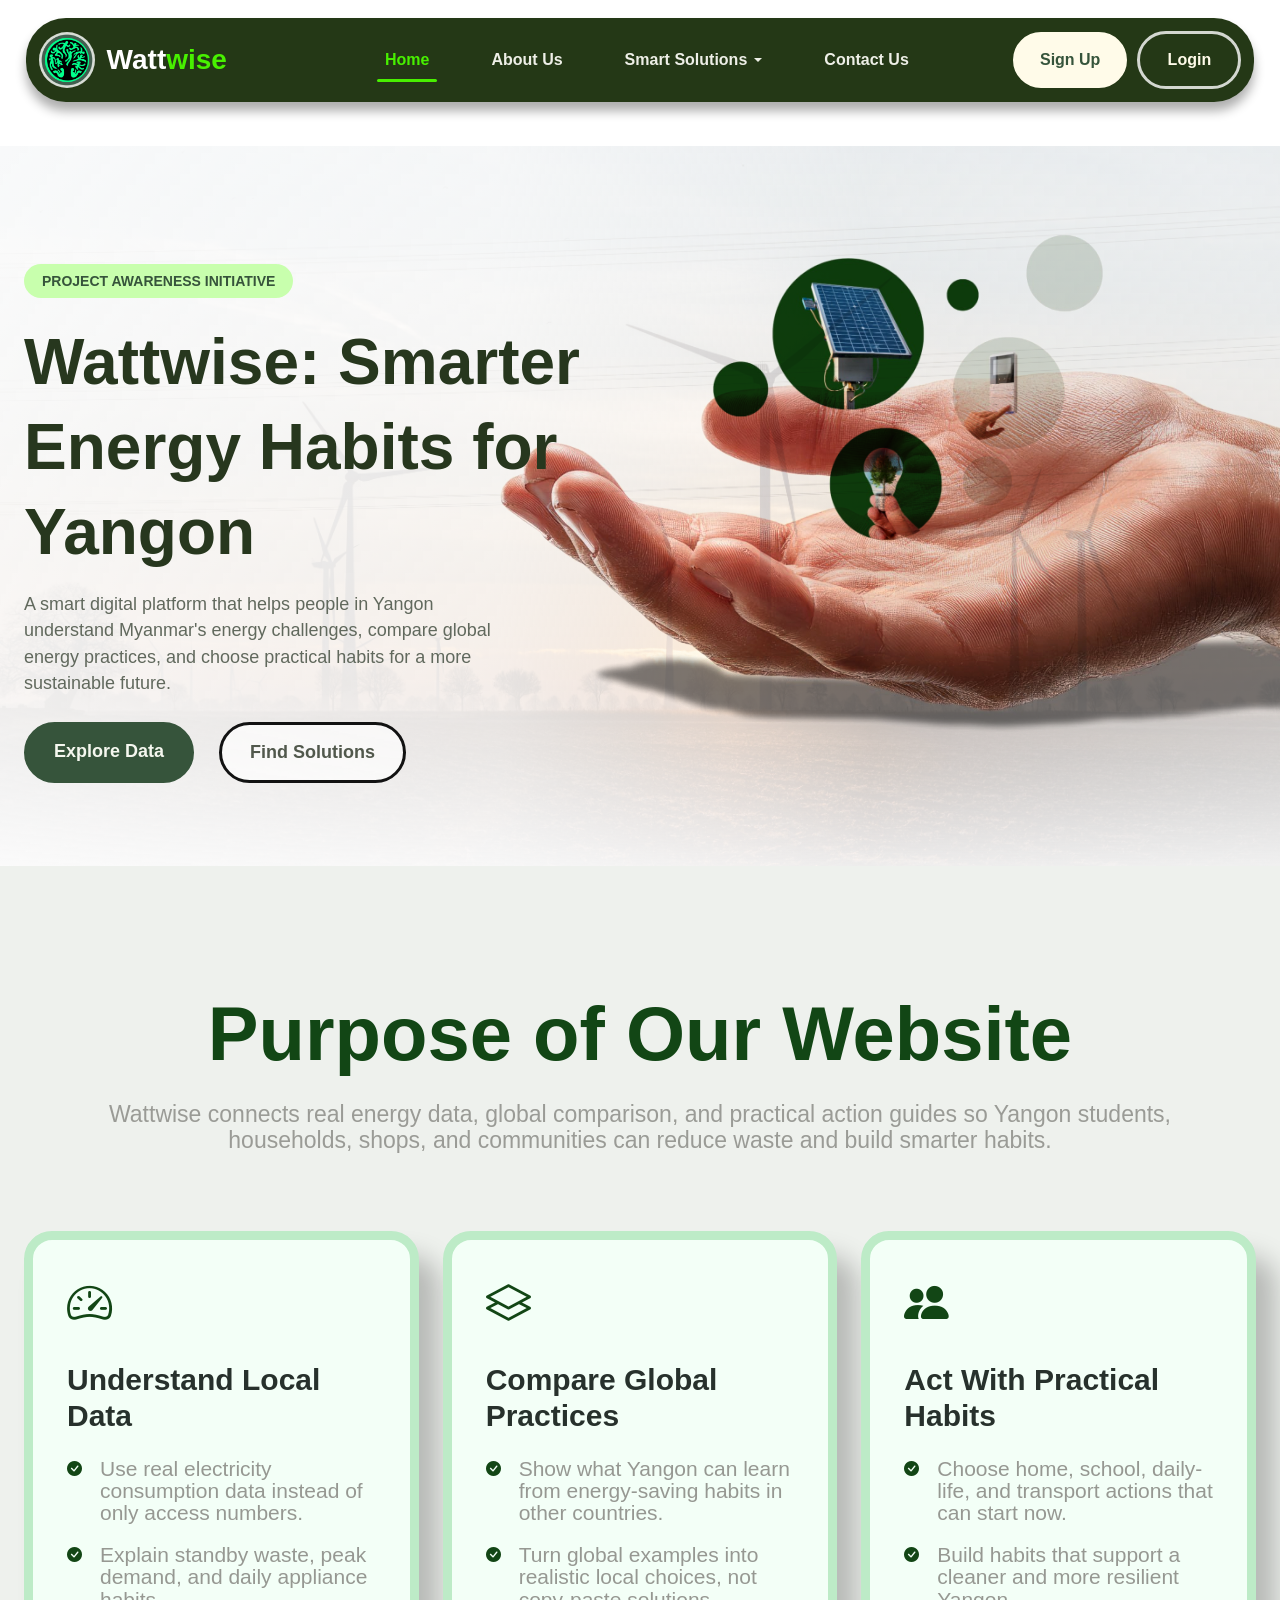
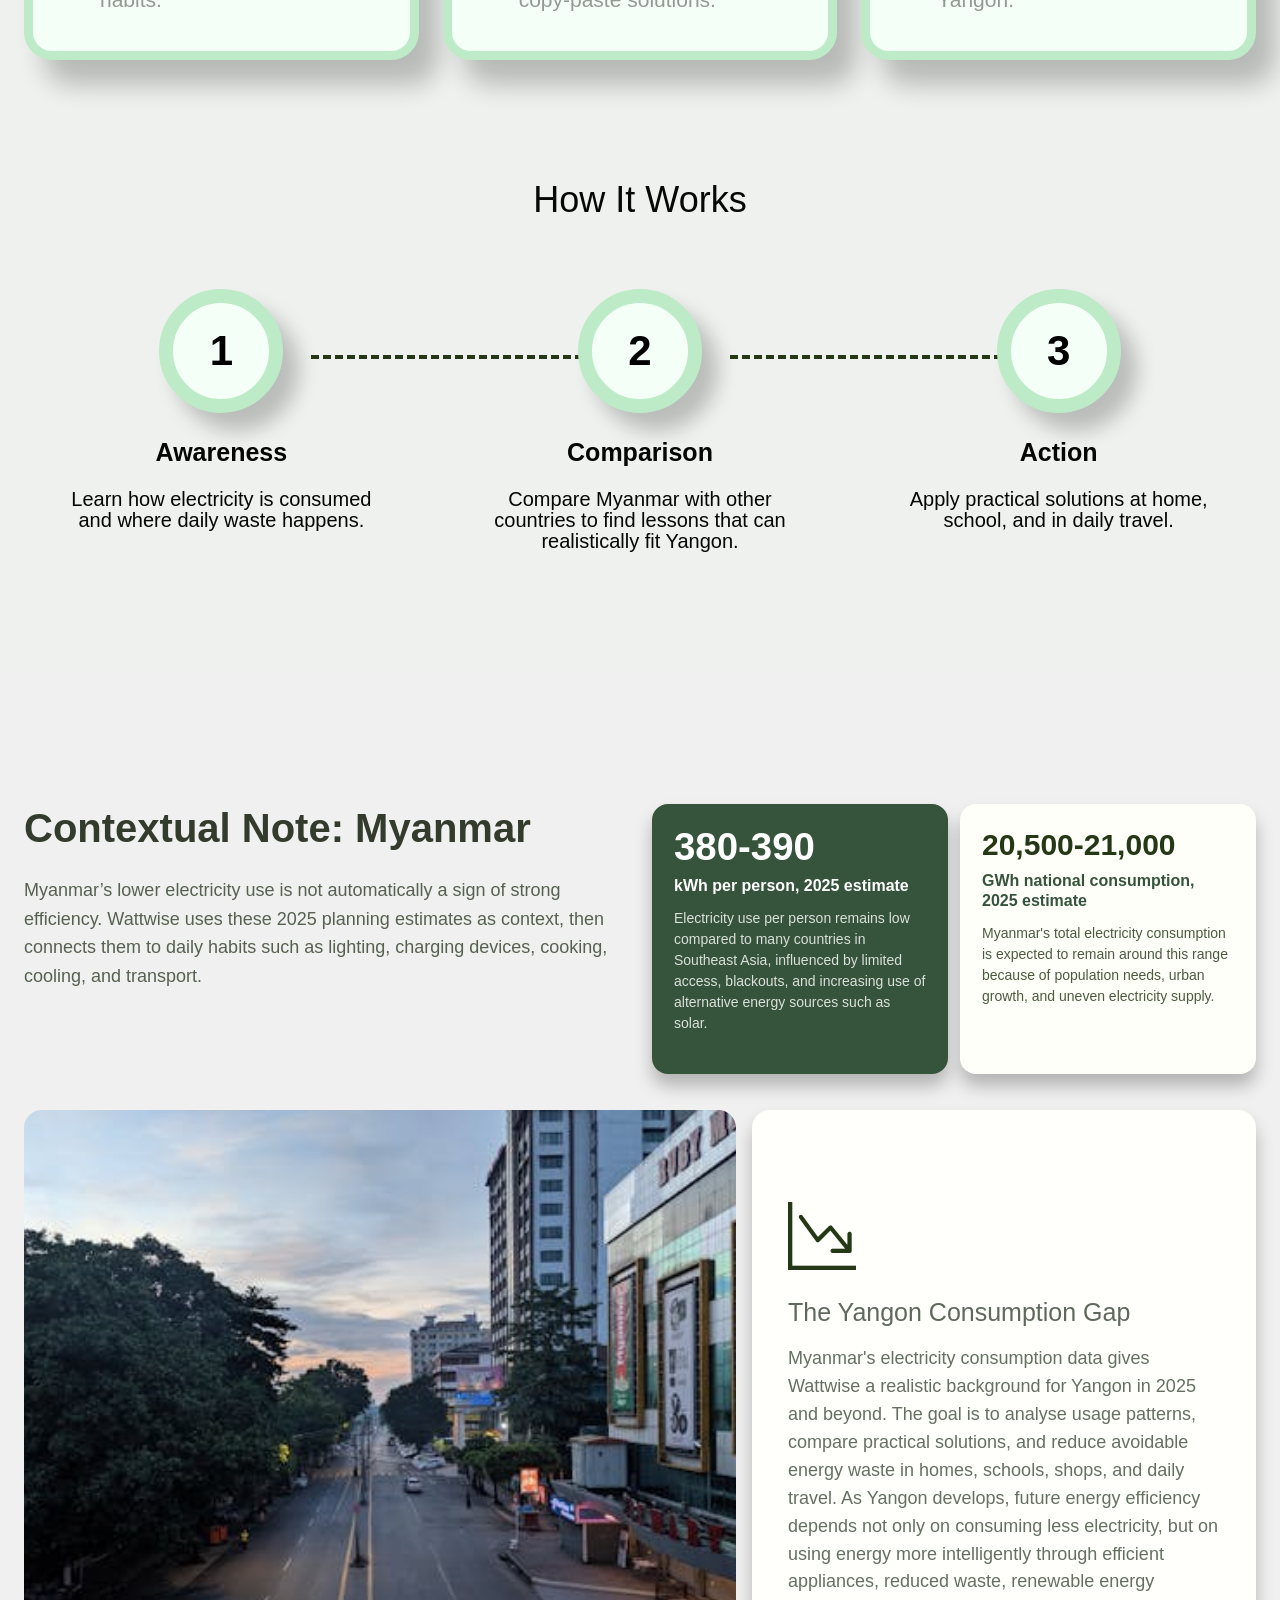
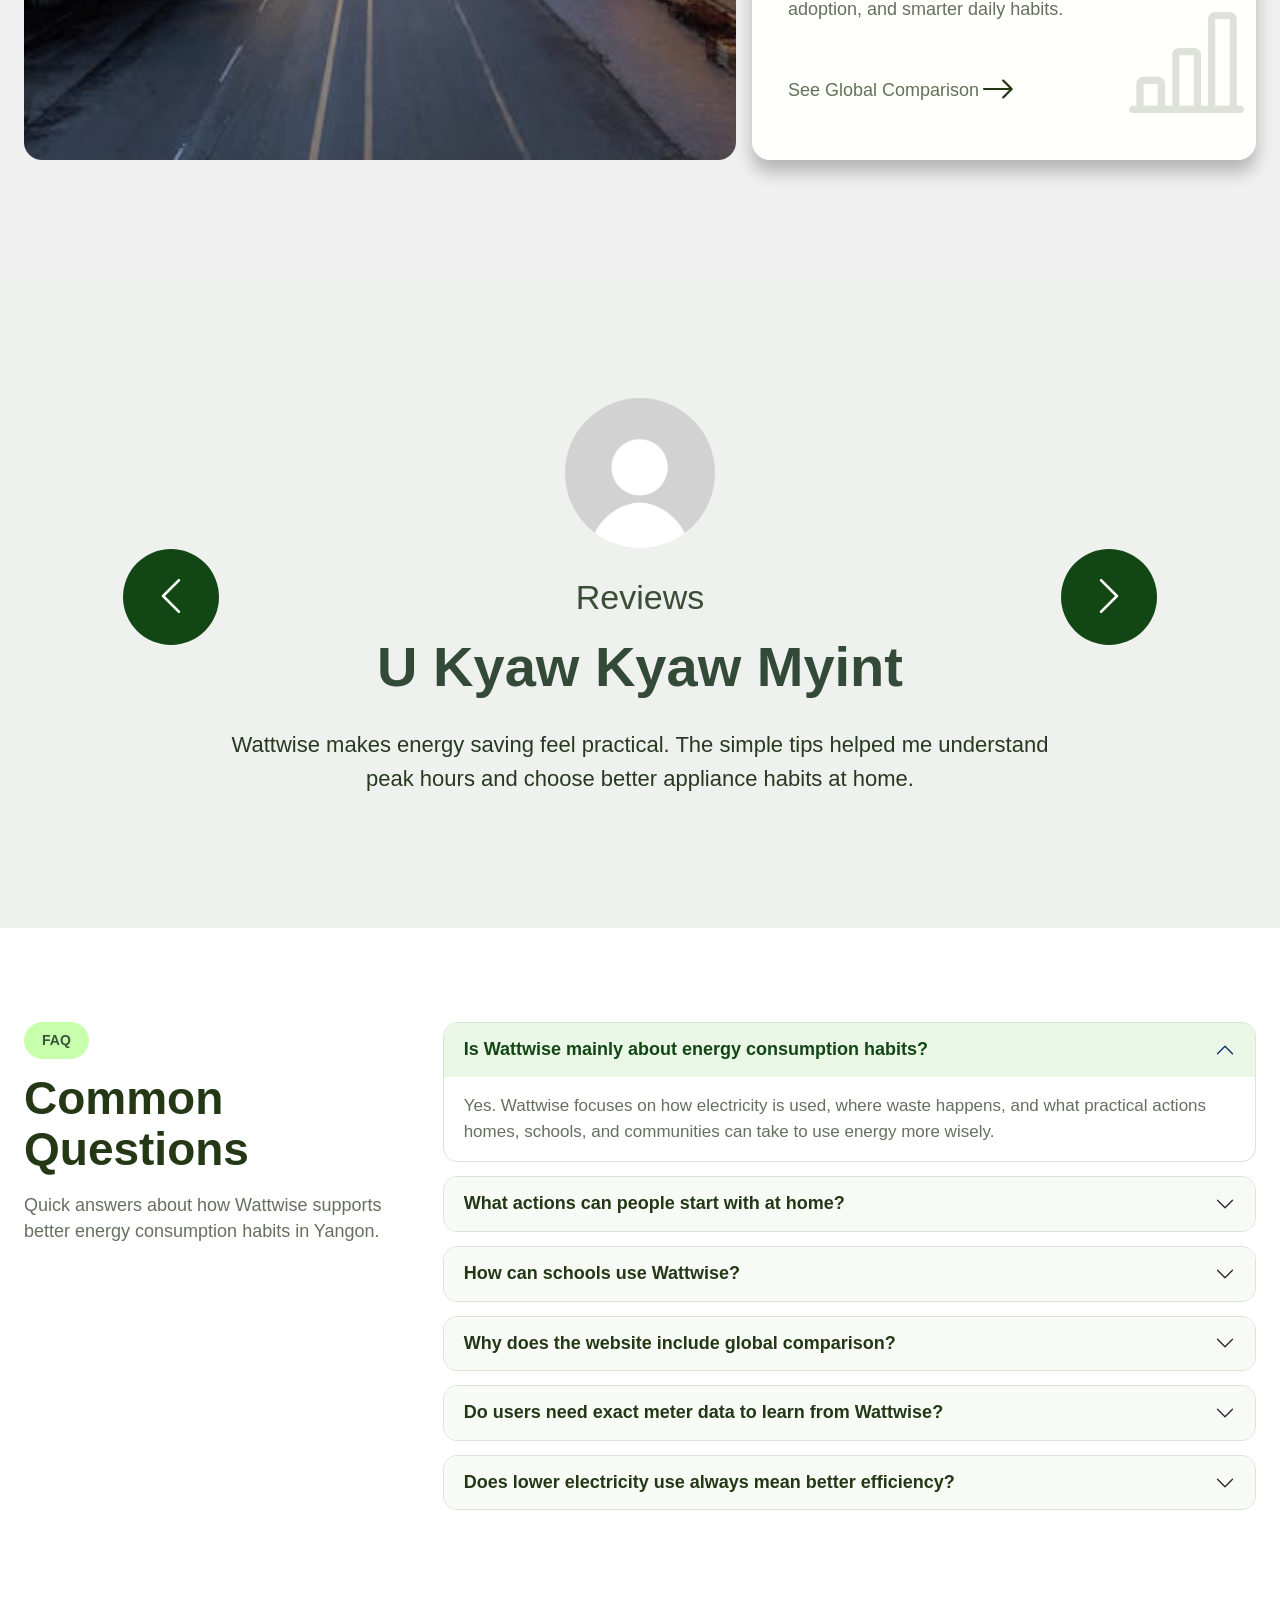
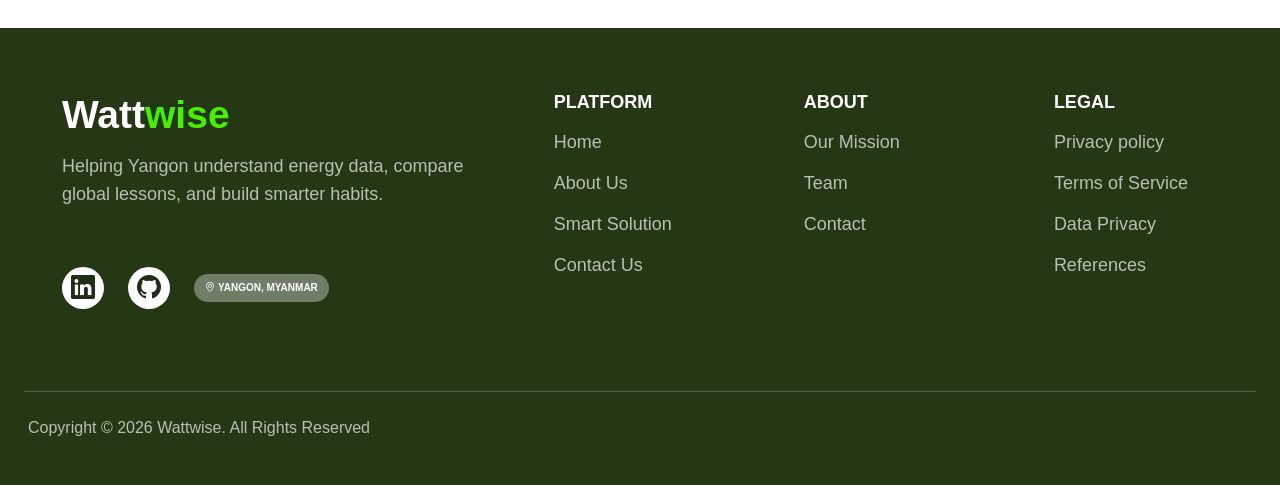
==== index.html @ 8610d8f1 "Add files via upload" ====
<!doctype html>
<html lang="en">
  <head>
    <meta charset="utf-8">
    <meta name="viewport" content="width=device-width, initial-scale=1">
    <title>Wattwise</title>
    <link rel="shortcut icon" href="images/favicon.ico" type="image/x-icon">
    <link href="https://cdn.jsdelivr.net/npm/bootstrap@5.3.3/dist/css/bootstrap.min.css" rel="stylesheet">
    <link href="https://cdn.jsdelivr.net/npm/bootstrap-icons@1.11.3/font/bootstrap-icons.min.css" rel="stylesheet">
    <link href="https://unpkg.com/aos@2.3.1/dist/aos.css" rel="stylesheet">
    <link rel="stylesheet" href="home.css?v=20260527">
  </head>
  <body>
    <header class="site-header">
      <nav class="navbar navbar-expand-lg main-nav" aria-label="Main navigation">
        <a class="navbar-brand brand" href="index.html">
          <img src="images/wattwise logo.png" alt="Wattwise logo">
          <span>Watt<span>wise</span></span>
        </a>

        <button class="navbar-toggler nav-toggle-label" type="button" data-bs-toggle="collapse" data-bs-target="#mainNavbar" aria-controls="mainNavbar" aria-expanded="false" aria-label="Toggle navigation">
          <i class="bi bi-list" aria-hidden="true"></i>
        </button>

        <div class="collapse navbar-collapse nav-content" id="mainNavbar">
          <ul class="navbar-nav nav-links">
            <li class="nav-item"><a class="nav-link active" href="index.html">Home</a></li>
            <li class="nav-item"><a class="nav-link" href="about_us.html">About Us</a></li>
            <li class="nav-item dropdown nav-dropdown">
              <button class="nav-link dropdown-toggle nav-trigger" type="button" data-bs-toggle="dropdown" aria-expanded="false">
                Smart Solutions
              </button>
              <ul class="dropdown-menu smart-menu">
                <li>
                  <a class="dropdown-item" href="crossroads.html">
                    <span><i class="bi bi-signpost-split-fill" aria-hidden="true"></i></span>
                    Crossroads
                  </a>
                </li>
                <li>
                  <a class="dropdown-item" href="act-smart.html">
                    <span><i class="bi bi-gear-wide-connected" aria-hidden="true"></i></span>
                    Act Smart
                  </a>
                </li>
                <li>
                  <a class="dropdown-item" href="energy-impact.html">
                    <span><i class="bi bi-lightning-charge" aria-hidden="true"></i></span>
                    Energy Impact
                  </a>
                </li>
              </ul>
            </li>
            <li class="nav-item"><a class="nav-link" href="contact_us.html">Contact Us</a></li>
          </ul>

          <div class="nav-actions">
            <label class="btn sign-up" for="authSignupView" data-bs-toggle="modal" data-bs-target="#authModal" role="button" tabindex="0">Sign Up</label>
            <label class="btn login" for="authLoginView" data-bs-toggle="modal" data-bs-target="#authModal" role="button" tabindex="0">Login</label>
          </div>
        </div>
      </nav>
    </header>

    <main>
      <section class="hero-section" data-aos="fade-up">
        <div class="hero-background" aria-hidden="true"></div>
        <div class="hero-wash" aria-hidden="true"></div>

        <div class="page-container hero-container">
          <div class="hero-copy">
            <span class="eyebrow">Project Awareness Initiative</span>
            <h1>Wattwise: Smarter Energy Habits for Yangon</h1>
            <p>
              A smart digital platform that helps people in Yangon understand Myanmar's energy challenges,
              compare global energy practices, and choose practical habits for a more sustainable future.
            </p>
            <div class="hero-buttons">
              <a class="btn primary-btn" href="energy-impact.html">Explore Data</a>
              <a class="btn outline-btn" href="act-smart.html">Find Solutions</a>
            </div>
          </div>
        </div>

        <img class="hero-elements" src="images/Home elements.jpg" alt="" aria-hidden="true">
        <img class="hero-hand" src="images/Home Hand.jpg" alt="" aria-hidden="true">
      </section>

      <section class="purpose-section" data-aos="fade-up">
        <div class="page-container">
          <div class="purpose-header text-center">
            <h2>Purpose of Our Website</h2>
            <p>
              Wattwise connects real energy data, global comparison, and practical action guides so
              Yangon students, households, shops, and communities can reduce waste and build smarter habits.
            </p>
          </div>

          <div class="row g-4 purpose-cards">
            <div class="col-md-6 col-lg-4">
              <article class="card purpose-card h-100">
                <div class="card-body">
                  <i class="bi bi-speedometer2 purpose-icon" aria-hidden="true"></i>
                  <h3 class="card-title">Understand Local Data</h3>
                  <ul class="list-unstyled purpose-list">
                    <li><i class="bi bi-check-circle-fill" aria-hidden="true"></i><span>Use real electricity consumption data instead of only access numbers.</span></li>
                    <li><i class="bi bi-check-circle-fill" aria-hidden="true"></i><span>Explain standby waste, peak demand, and daily appliance habits.</span></li>
                  </ul>
                </div>
              </article>
            </div>

            <div class="col-md-6 col-lg-4">
              <article class="card purpose-card h-100">
                <div class="card-body">
                  <i class="bi bi-layers purpose-icon" aria-hidden="true"></i>
                  <h3 class="card-title">Compare Global Practices</h3>
                  <ul class="list-unstyled purpose-list">
                    <li><i class="bi bi-check-circle-fill" aria-hidden="true"></i><span>Show what Yangon can learn from energy-saving habits in other countries.</span></li>
                    <li><i class="bi bi-check-circle-fill" aria-hidden="true"></i><span>Turn global examples into realistic local choices, not copy-paste solutions.</span></li>
                  </ul>
                </div>
              </article>
            </div>

            <div class="col-md-12 col-lg-4">
              <article class="card purpose-card h-100">
                <div class="card-body">
                  <i class="bi bi-people-fill purpose-icon" aria-hidden="true"></i>
                  <h3 class="card-title">Act With Practical Habits</h3>
                  <ul class="list-unstyled purpose-list">
                    <li><i class="bi bi-check-circle-fill" aria-hidden="true"></i><span>Choose home, school, daily-life, and transport actions that can start now.</span></li>
                    <li><i class="bi bi-check-circle-fill" aria-hidden="true"></i><span>Build habits that support a cleaner and more resilient Yangon.</span></li>
                  </ul>
                </div>
              </article>
            </div>
          </div>

          <div class="purpose-how text-center">
            <h3>How It Works</h3>
            <div class="row g-4 justify-content-center purpose-steps">
              <div class="col-md-4">
                <article class="work-step">
                  <span>1</span>
                  <h4>Awareness</h4>
                  <p>Learn how electricity is consumed and where daily waste happens.</p>
                </article>
              </div>

              <div class="col-md-4">
                <article class="work-step">
                  <span>2</span>
                  <h4>Comparison</h4>
                  <p>Compare Myanmar with other countries to find lessons that can realistically fit Yangon.</p>
                </article>
              </div>

              <div class="col-md-4">
                <article class="work-step">
                  <span>3</span>
                  <h4>Action</h4>
                  <p>Apply practical solutions at home, school, and in daily travel.</p>
                </article>
              </div>
            </div>
          </div>
        </div>
      </section>

      <section class="context-section" data-aos="fade-up">
        <div class="page-container">
          <div class="row g-4 align-items-start context-intro">
            <div class="col-md-12 col-lg-6">
              <div class="context-copy">
                <h2>Contextual Note: Myanmar</h2>
                <p>
                  Myanmar’s lower electricity use is not automatically a sign of strong efficiency.
                  Wattwise uses these 2025 planning estimates as context, then connects them to daily
                  habits such as lighting, charging devices, cooking, cooling, and transport.
                </p>
              </div>
            </div>

            <div class="col-md-12 col-lg-6 d-flex justify-content-lg-end">
              <div class="stat-row">
                <article class="stat-box stat-dark">
                  <strong>380-390</strong>
                  <span>kWh per person, 2025 estimate</span>
                  <p>Electricity use per person remains low compared to many countries in Southeast Asia, influenced by limited access, blackouts, and increasing use of alternative energy sources such as solar.</p>
                </article>
                <article class="stat-box stat-light">
                  <strong class="stat-long-value">20,500-21,000</strong>
                  <span>GWh national consumption, 2025 estimate</span>
                  <p>Myanmar's total electricity consumption is expected to remain around this range because of population needs, urban growth, and uneven electricity supply.</p>
                </article>
              </div>
            </div>
          </div>

          <div class="row g-3 align-items-stretch research-grid">
            <div class="col-md-12 col-lg-7">
              <img class="pagoda-image" src="images/home downtown.jpeg" alt="Downtown Yangon">
            </div>

            <div class="col-md-12 col-lg-5">
              <article class="research-card h-100">
                <i class="bi bi-graph-down-arrow research-icon" aria-hidden="true"></i>
                <h3>The Yangon Consumption Gap</h3>
                <p>
                  Myanmar's electricity consumption data gives Wattwise a realistic background for Yangon in 2025 and beyond.
                  The goal is to analyse usage patterns, compare practical solutions, and reduce avoidable energy waste in homes, schools, shops, and daily travel.
                  As Yangon develops, future energy efficiency depends not only on consuming less electricity, but on using energy more intelligently through efficient appliances, reduced waste, renewable energy adoption, and smarter daily habits.
                </p>
                <a href="crossroads.html">
                  See Global Comparison
                  <i class="bi bi-arrow-right" aria-hidden="true"></i>
                </a>
                <i class="bi bi-bar-chart-line research-watermark" aria-hidden="true"></i>
              </article>
            </div>
          </div>
        </div>
      </section>

      <section class="reviews-section" data-aos="fade-up">
        <div class="page-container">
          <div id="reviewCarousel" class="carousel slide" data-bs-ride="carousel">
            <div class="carousel-inner">
              <div class="carousel-item active">
                <div class="review-content text-center mx-auto">
                  <img class="review-avatar rounded-circle object-fit-cover mx-auto mb-4" src="images/profile.jpg" alt="Wind turbine field">
                  <p class="review-label">Reviews</p>
                  <h2>U Kyaw Kyaw Myint</h2>
                  <p>
                    Wattwise makes energy saving feel practical. The simple tips helped me understand peak hours
                    and choose better appliance habits at home.
                  </p>
                </div>
              </div>

              <div class="carousel-item">
                <div class="review-content text-center mx-auto">
                  <img class="review-avatar rounded-circle object-fit-cover mx-auto mb-4" src="images/profile.jpg" alt="Wind turbine field">
                  <p class="review-label">Reviews</p>
                  <h2>Daw Aye Aye</h2>
                  <p>
                    The website is easy for students to follow. The local examples make energy waste clearer
                    and easier to discuss in class.
                  </p>
                </div>
              </div>

              <div class="carousel-item">
                <div class="review-content text-center mx-auto">
                  <img class="review-avatar rounded-circle object-fit-cover mx-auto mb-4" src="images/profile.jpg" alt="Wind turbine field">
                  <p class="review-label">Reviews</p>
                  <h2>Ko Kaing Min Aung</h2>
                  <p>
                    I like having data and daily actions in one place. It helps our community compare small
                    changes before planning awareness activities.
                  </p>
                </div>
              </div>
            </div>

            <button class="carousel-control-prev review-control" type="button" data-bs-target="#reviewCarousel" data-bs-slide="prev">
              <i class="bi bi-chevron-left" aria-hidden="true"></i>
              <span class="visually-hidden">Previous</span>
            </button>
            <button class="carousel-control-next review-control" type="button" data-bs-target="#reviewCarousel" data-bs-slide="next">
              <i class="bi bi-chevron-right" aria-hidden="true"></i>
              <span class="visually-hidden">Next</span>
            </button>
          </div>
        </div>
      </section>

      <section class="faq-section" data-aos="fade-up">
        <div class="page-container">
          <div class="row g-4 align-items-start">
            <div class="col-lg-4">
              <span class="section-label">FAQ</span>
              <h2>Common Questions</h2>
              <p>
                Quick answers about how Wattwise supports better energy consumption habits in Yangon.
              </p>
            </div>

            <div class="col-lg-8">
              <div class="accordion faq-accordion" id="homeFaqAccordion">
                <div class="accordion-item">
                  <h3 class="accordion-header">
                    <button class="accordion-button" type="button" data-bs-toggle="collapse" data-bs-target="#faqOne" aria-expanded="true" aria-controls="faqOne">
                      Is Wattwise mainly about energy consumption habits?
                    </button>
                  </h3>
                  <div id="faqOne" class="accordion-collapse collapse show" data-bs-parent="#homeFaqAccordion">
                    <div class="accordion-body">
                      Yes. Wattwise focuses on how electricity is used, where waste happens, and what practical
                      actions homes, schools, and communities can take to use energy more wisely.
                    </div>
                  </div>
                </div>

                <div class="accordion-item">
                  <h3 class="accordion-header">
                    <button class="accordion-button collapsed" type="button" data-bs-toggle="collapse" data-bs-target="#faqTwo" aria-expanded="false" aria-controls="faqTwo">
                      What actions can people start with at home?
                    </button>
                  </h3>
                  <div id="faqTwo" class="accordion-collapse collapse" data-bs-parent="#homeFaqAccordion">
                    <div class="accordion-body">
                      Start with simple routines: switch off unused lights and fans, unplug chargers after use,
                      use daylight when possible, avoid repeated reheating, and group high-energy tasks instead
                      of doing them many times a day.
                    </div>
                  </div>
                </div>

                <div class="accordion-item">
                  <h3 class="accordion-header">
                    <button class="accordion-button collapsed" type="button" data-bs-toggle="collapse" data-bs-target="#faqThree" aria-expanded="false" aria-controls="faqThree">
                      How can schools use Wattwise?
                    </button>
                  </h3>
                  <div id="faqThree" class="accordion-collapse collapse" data-bs-parent="#homeFaqAccordion">
                    <div class="accordion-body">
                      Schools can use Wattwise for classroom energy checks, student awareness projects, computer
                      room shutdown routines, and discussions about how small repeated actions can reduce waste.
                    </div>
                  </div>
                </div>

                <div class="accordion-item">
                  <h3 class="accordion-header">
                    <button class="accordion-button collapsed" type="button" data-bs-toggle="collapse" data-bs-target="#faqFour" aria-expanded="false" aria-controls="faqFour">
                      Why does the website include global comparison?
                    </button>
                  </h3>
                  <div id="faqFour" class="accordion-collapse collapse" data-bs-parent="#homeFaqAccordion">
                    <div class="accordion-body">
                      Global comparison helps users see how other places manage efficiency, public habits, and
                      energy-saving systems. The goal is not to copy one country exactly, but to choose ideas that
                      can realistically fit Yangon.
                    </div>
                  </div>
                </div>

                <div class="accordion-item">
                  <h3 class="accordion-header">
                    <button class="accordion-button collapsed" type="button" data-bs-toggle="collapse" data-bs-target="#faqFive" aria-expanded="false" aria-controls="faqFive">
                      Do users need exact meter data to learn from Wattwise?
                    </button>
                  </h3>
                  <div id="faqFive" class="accordion-collapse collapse" data-bs-parent="#homeFaqAccordion">
                    <div class="accordion-body">
                      No. Exact meter data is useful, but Wattwise can still guide people through habits, checklists,
                      appliance choices, and peak-hour awareness. The platform is designed to be useful even when
                      detailed household data is not available.
                    </div>
                  </div>
                </div>

                <div class="accordion-item">
                  <h3 class="accordion-header">
                    <button class="accordion-button collapsed" type="button" data-bs-toggle="collapse" data-bs-target="#faqSix" aria-expanded="false" aria-controls="faqSix">
                      Does lower electricity use always mean better efficiency?
                    </button>
                  </h3>
                  <div id="faqSix" class="accordion-collapse collapse" data-bs-parent="#homeFaqAccordion">
                    <div class="accordion-body">
                      Not always. Lower electricity use can happen for many reasons, including cost, smaller
                      appliances, or reduced daily activity. Real efficiency means using energy wisely while still
                      supporting daily needs like study, cooking, work, and communication.
                    </div>
                  </div>
                </div>
              </div>
            </div>
          </div>
        </div>
      </section>
    </main>

    <footer class="site-footer" data-aos="fade-up">
      <div class="page-container">
        <div class="row g-4 footer-main">
          <div class="col-md-12 col-lg-5 footer-brand">
            <a class="footer-logo" href="index.html">Watt<span>wise</span></a>
            <p>Helping Yangon understand energy data, compare global lessons, and build smarter habits.</p>
            <div class="footer-socials">
              <a href="#" aria-label="LinkedIn"><i class="bi bi-linkedin" aria-hidden="true"></i></a>
              <a href="#" aria-label="GitHub"><i class="bi bi-github" aria-hidden="true"></i></a>
              <span><i class="bi bi-geo-alt" aria-hidden="true"></i> Yangon, Myanmar</span>
            </div>
          </div>

          <nav class="col-md-12 col-lg-7 footer-links" aria-label="Footer navigation">
            <div>
              <h3>Platform</h3>
              <a href="index.html">Home</a>
              <a href="about_us.html">About Us</a>
              <a href="crossroads.html">Smart Solution</a>
              <a href="contact_us.html">Contact Us</a>
            </div>
            <div>
              <h3>About</h3>
              <a href="about_us.html#our-mission">Our Mission</a>
              <a href="about_us.html#team">Team</a>
              <a href="contact_us.html">Contact</a>
            </div>
            <div>
              <h3>Legal</h3>
              <a href="legal.html#privacy-policy">Privacy policy</a>
              <a href="legal.html#terms-of-service">Terms of Service</a>
              <a href="legal.html#data-privacy">Data Privacy</a>
              <a href="https://docs.google.com/document/d/1IRjo8ikSaaN3whGjAY_0RO4TEdBPAEf4IMQcrswLgdg/edit?usp=sharing" target="_blank" rel="noopener">References</a>
            </div>
          </nav>
        </div>

        <div class="footer-bottom">
          <p>Copyright &copy; 2026 Wattwise. All Rights Reserved</p>
        </div>
      </div>
    </footer>

    <input class="auth-radio" type="radio" name="authView" id="authSignupView" checked>
    <input class="auth-radio" type="radio" name="authView" id="authLoginView">

    <div class="modal fade auth-modal" id="authModal" tabindex="-1" aria-labelledby="authModalTitle" aria-hidden="true">
      <div class="modal-dialog modal-dialog-centered auth-dialog">
        <div class="modal-content">
          <button type="button" class="btn-close auth-close" data-bs-dismiss="modal" aria-label="Close"></button>

          <div class="auth-flip-wrap">
            <div class="auth-flip-card">
              <div class="auth-face">
                <div class="auth-panel">
                  <div class="auth-heading text-center">
                    <img class="auth-logo" src="images/wattwise logo.png" alt="Wattwise logo">
                    <span class="badge rounded-pill auth-badge mb-3">Join Wattwise</span>
                    <h2 id="authModalTitle">Create your account</h2>
                    <p>Save your progress, compare daily habits, and get practical energy tips.</p>
                  </div>

                  <form class="auth-form">
                    <div class="row g-3">
                      <div class="col-12">
                        <div class="form-floating">
                          <input class="form-control form-control-lg" id="signupName" type="text" placeholder="Your name">
                          <label for="signupName">Full name</label>
                        </div>
                      </div>

                      <div class="col-12">
                        <div class="form-floating">
                          <input class="form-control form-control-lg" id="signupEmail" type="email" placeholder="name@example.com">
                          <label for="signupEmail">Email address</label>
                        </div>
                      </div>

                      <div class="col-12">
                        <div class="form-floating">
                          <input class="form-control form-control-lg" id="signupPassword" type="password" placeholder="Create password">
                          <label for="signupPassword">Password</label>
                        </div>
                      </div>
                      <div class="col-12">
                        <div class="form-floating">
                          <input class="form-control form-control-lg" id="signupConfirmPassword" type="password" placeholder="Confirm password">
                          <label for="signupConfirmPassword">Confirm Password</label>
                        </div>
                      </div>
                    </div>

                    <div class="form-check mt-3">
                      <input class="form-check-input" type="checkbox" id="signupUpdates">
                      <label class="form-check-label" for="signupUpdates">Send me energy saving updates and local project news.</label>
                    </div>

                    <label class="btn primary-btn w-100 mt-4" for="authLoginView" role="button" tabindex="0">Create Account</label>
                  </form>

                  <p class="auth-switch text-center mt-3 mb-0">
                    Already have an account?
                    <label class="btn auth-link p-0" for="authLoginView" role="button">Log in</label>
                  </p>
                </div>
              </div>

              <div class="auth-face auth-back">
                <div class="auth-panel auth-login-panel">
                  <div class="auth-heading text-center">
                    <img class="auth-logo" src="images/wattwise logo.png" alt="Wattwise logo">
                    <span class="badge rounded-pill auth-badge mb-3">Welcome back</span>
                    <h2>Log in to Wattwise</h2>
                    <p>Continue checking saved energy tips and awareness notes.</p>
                  </div>

                  <form class="auth-form">
                    <div class="form-floating mb-3">
                      <input class="form-control form-control-lg" id="loginEmail" type="email" placeholder="name@example.com">
                      <label for="loginEmail">Email address</label>
                    </div>

                    <div class="form-floating mb-3">
                      <input class="form-control form-control-lg" id="loginPassword" type="password" placeholder="Your password">
                      <label for="loginPassword">Password</label>
                    </div>

                    <div class="d-flex justify-content-between align-items-center gap-3 flex-wrap">
                      <div class="form-check">
                        <input class="form-check-input" type="checkbox" id="rememberLogin">
                        <label class="form-check-label" for="rememberLogin">Remember me</label>
                      </div>
                      <a class="auth-forgot" href="#">Forgot password?</a>
                    </div>

                    <a class="btn primary-btn w-100 mt-4" href="index.html">Login</a>
                  </form>

                  <p class="auth-switch text-center mt-3 mb-0">
                    New to Wattwise?
                    <label class="btn auth-link p-0" for="authSignupView" role="button">Create an account</label>
                  </p>
                </div>
              </div>
            </div>
          </div>
        </div>
      </div>
    </div>

    <script src="https://cdn.jsdelivr.net/npm/bootstrap@5.3.3/dist/js/bootstrap.bundle.min.js"></script>
    <script src="https://unpkg.com/aos@2.3.1/dist/aos.js"></script>
    <script>
      AOS.init();
    </script>
  </body>
</html>
---- home.css ----
* {
  box-sizing: border-box;
}

body {
  margin: 0;
  color: #67705f;
  font-family: Arial, Helvetica, sans-serif;
}

a {
  color: inherit;
  text-decoration: none;
}

.page-container {
  width: 100%;
  max-width: 1440px;
  padding: 0 24px;
  margin: 0 auto;
}

.main-nav, .nav-links, .nav-links a, .nav-trigger, .smart-menu a, .nav-actions, .footer-socials, .footer-socials span {
  display: flex;
  align-items: center;
}

.smart-menu span, .footer-socials a, .nav-toggle-label {
  display: grid;
  place-items: center;
}

.site-header {
  position: sticky;
  top: 0;
  z-index: 100;
  padding: 18px 0 10px;
  background: rgba(255, 255, 255, 0.96);
}

.main-nav {
  width: 96%;
  max-width: 1290px;
  min-height: 72px;
  margin: 0 auto;
  padding: 9px 13px;
  gap: 38px;
  background: #243816;
  border-radius: 40px;
  box-shadow: 0 9px 11px rgba(0, 0, 0, 0.32);
}

.brand, .footer-logo {
  display: inline-flex;
  align-items: center;
  color: #fff;
  font-weight: 800;
}

.brand {
  flex: 0 0 auto;
  gap: 12px;
  font-size: 28px;
}

.brand img {
  width: 56px;
  height: 56px;
  border-radius: 50%;
  object-fit: cover;
}

.brand span span, .footer-logo span {
  color: #48f000;
}

.nav-content {
  flex: 1 1 auto;
}

.nav-links {
  flex: 1 1 auto;
  justify-content: center;
  gap: 46px;
  padding: 0;
  margin: 0;
  list-style: none;
}

.nav-links > li {
  position: relative;
}

.nav-links a, .nav-trigger {
  position: relative;
  gap: 3px;
  min-height: 44px;
  padding: 0;
  color: #eeefe7;
  background: transparent;
  border: 0;
  font-size: 16px;
  font-weight: 700;
  white-space: nowrap;
  cursor: pointer;
}

.nav-links a.active, .nav-trigger.show {
  color: #48f000;
}

.main-nav .nav-link:hover,
.main-nav .nav-link:focus,
.main-nav .nav-trigger:hover,
.main-nav .nav-trigger:focus {
  color: #48f000;
}

.nav-links a.active::after {
  content: "";
  position: absolute;
  left: 0;
  right: 0;
  bottom: 0;
  height: 3px;
  border-radius: 999px;
  background: #48f000;
}

.nav-links i {
  font-size: 12px;
}

.smart-menu {
  z-index: 120;
  width: 245px;
  padding: 9px;
  gap: 8px;
  background: rgba(244, 244, 244, 0.92);
  border: 4px solid #5b5f5d;
  border-radius: 12px;
  box-shadow: 13px 15px 24px rgba(0, 0, 0, 0.27);
}

.smart-menu.show {
  display: grid;
}

.smart-menu a {
  min-height: 47px;
  padding: 6px 13px 6px 7px;
  gap: 15px;
  color: #124615;
  background: #f7f7f7;
  border: 2px solid #e2e2e2;
  border-radius: 8px;
  box-shadow: inset 0 0 0 1px rgba(255, 255, 255, 0.7);
  font-size: 18px;
  font-weight: 800;
}

.smart-menu a:hover, .smart-menu a:focus {
  color: #48f000;
  background: #fff;
}

.smart-menu a:active {
  color: #48f000;
  background: #fff;
}

.smart-menu span {
  width: 34px;
  height: 34px;
  flex: 0 0 auto;
  color: #fff;
  background: #124615;
  border-radius: 7px;
}

.smart-menu i {
  font-size: 21px;
}

.nav-actions {
  flex: 0 0 auto;
  gap: 10px;
}

.btn {
  border-radius: 999px;
  font-weight: 700;
}

.sign-up, .login, .primary-btn, .outline-btn, .outline-green-btn {
  font-size: 18px;
}

.sign-up, .login {
  min-width: 104px;
  padding: 14px 25px;
  font-size: 16px;
}

.sign-up {
  color: #36543b;
  background: #fffbe9;
  border: 2px solid #fffbe9;
}

.login {
  color: #fffbe9;
  background: transparent;
  border: 3px solid rgba(255, 255, 255, 0.8);
}

.sign-up:hover, .sign-up:focus {
  color: #243816;
  background: #c8ffad;
  border-color: #c8ffad;
}

.login:hover, .login:focus,
.footer-links a:hover,
.footer-bottom a:hover {
  color: #48f000;
}

.login:hover, .login:focus {
  border-color: #48f000;
}

.auth-radio {
  position: fixed;
  top: 0;
  left: 0;
  width: 1px;
  height: 1px;
  opacity: 0;
  pointer-events: none;
}

.auth-modal .modal-dialog {
  max-width: 640px;
}

.auth-modal .modal-content {
  background: transparent;
  border: 0;
}

.auth-close {
  position: absolute;
  top: 18px;
  right: 18px;
  z-index: 10;
  width: 38px;
  height: 38px;
  background-color: #fff;
  border-radius: 50%;
  opacity: 1;
  box-shadow: 0 8px 22px rgba(0, 0, 0, 0.16);
}

.auth-flip-wrap {
  perspective: 1200px;
}

.auth-flip-card {
  position: relative;
  height: 650px;
  transform-style: preserve-3d;
  -webkit-transform-style: preserve-3d;
  transition: transform 0.65s ease;
}

#authLoginView:checked ~ .auth-modal .auth-flip-card {
  transform: rotateY(180deg);
  -webkit-transform: rotateY(180deg);
}

.auth-face {
  position: absolute;
  inset: 0;
  overflow-y: auto;
  background: #fffefa;
  border-radius: 26px;
  box-shadow: 0 24px 55px rgba(0, 0, 0, 0.26);
  backface-visibility: hidden;
  -webkit-backface-visibility: hidden;
  transform: rotateY(0deg);
  -webkit-transform: rotateY(0deg);
}

.auth-back {
  transform: rotateY(180deg);
  -webkit-transform: rotateY(180deg);
}

.auth-panel {
  padding: 42px 46px;
  transform: translateZ(1px);
  -webkit-transform: translateZ(1px);
}

.auth-login-panel {
  padding-top: 60px;
}

.auth-heading {
  margin-bottom: 24px;
}

.auth-logo {
  width: 66px;
  height: 66px;
  display: block;
  margin: 0 auto 16px;
  border-radius: 50%;
  object-fit: cover;
}

.auth-badge {
  color: #243816;
  background: #c8ffad;
  font-size: 13px;
}

.auth-panel h2 {
  margin: 0 0 10px;
  color: #243816;
  font-size: 36px;
  font-weight: 800;
}

.auth-panel p {
  max-width: 430px;
  margin: 0 auto;
  color: #5e685a;
  font-size: 16px;
  line-height: 1.55;
}

.auth-form .form-control,
.auth-form .form-select {
  min-height: 62px;
  color: #243816;
  background-color: #f7faf5;
  border-color: #ccd4ca;
  border-radius: 16px;
  box-shadow: inset 0 1px 0 rgba(255, 255, 255, 0.75);
}

.auth-form .form-floating > label {
  color: #687463;
  font-weight: 600;
}

.auth-form .form-control:focus,
.auth-form .form-select:focus {
  background-color: #fff;
  border-color: #48f000;
  box-shadow: 0 0 0 0.2rem rgba(72, 240, 0, 0.15);
}

.auth-form .form-check-input {
  border-color: #9fac9a;
}

.auth-form .form-check-input:checked {
  background-color: #36543b;
  border-color: #36543b;
}

.auth-form .form-check-label {
  color: #5e685a;
}

.auth-form .primary-btn {
  min-height: 56px;
  color: #f5f7ef;
  background: #36543b;
  border: 2px solid #36543b;
  border-radius: 999px;
  font-size: 18px;
  font-weight: 800;
}

.auth-form .primary-btn:hover,
.auth-form .primary-btn:focus {
  color: #243816;
  background: #c8ffad;
  border-color: #c8ffad;
}

.auth-link,
.auth-forgot {
  color: #124615;
  font-weight: 800;
  cursor: pointer;
}

.auth-link:hover,
.auth-link:focus,
.auth-forgot:hover,
.auth-forgot:focus {
  color: #48f000;
}

.auth-switch {
  color: #5e685a;
}

@media (max-width: 767.98px) {
  .auth-modal .modal-dialog {
    max-width: calc(100% - 24px);
    margin-inline: auto;
  }

  .auth-flip-card {
    height: 710px;
  }

  .auth-panel {
    padding: 34px 24px;
  }

  .auth-login-panel {
    padding-top: 52px;
  }

  .auth-panel h2 {
    font-size: 30px;
  }
}

@media (max-width: 430px) {
  .auth-flip-card {
    height: 750px;
  }

  .auth-form .form-control,
  .auth-form .form-select {
    min-height: 58px;
  }
}

.hero-section {
  position: relative;
  min-height: 720px;
  margin-top: 34px;
  overflow: hidden;
}

.hero-background, .hero-wash {
  position: absolute;
  inset: 0;
  pointer-events: none;
}

.hero-background {
  background-image: url("images/home wind turbine.jpg");
  background-size: cover;
  background-position: center 61%;
  opacity: 0.45;
  filter: grayscale(0.08) saturate(1);
}

.hero-wash {
  background: linear-gradient(90deg, rgba(255, 255, 255, 0.82), rgba(255, 255, 255, 0.68) 39%, rgba(255, 255, 255, 0.26) 68%, rgba(255, 255, 255, 0.42)), linear-gradient(180deg, rgba(255, 255, 255, 0.45), rgba(255, 255, 255, 0.08) 78%, rgba(255, 255, 255, 0.78));
}

.hero-container {
  position: relative;
  z-index: 3;
  padding-top: 118px;
}

.hero-copy {
  width: 53%;
  max-width: 650px;
}

.eyebrow {
  display: inline-flex;
  align-items: center;
  height: 34px;
  padding: 0 18px;
  margin-bottom: 22px;
  color: #36543b;
  background: #c8ffad;
  border-radius: 999px;
  font-size: 14px;
  font-weight: 700;
  text-transform: uppercase;
}

.hero-copy h1 {
  margin: 0 0 16px;
  color: #27371e;
  font-size: 64px;
  line-height: 1.33;
  font-weight: 800;
}

.hero-copy p {
  max-width: 485px;
  margin: 0;
  color: #61695d;
  font-size: 18px;
  line-height: 1.45;
}

.hero-buttons, .stat-row, .footer-bottom, .footer-bottom div {
  display: flex;
}

.hero-buttons {
  gap: 25px;
  margin-top: 26px;
}

.primary-btn, .outline-btn, .outline-green-btn {
  min-width: 156px;
  padding: 14px 28px;
}

.primary-btn {
  color: #f5f7ef;
  background: #36543b;
  border: 2px solid #36543b;
}

.outline-btn {
  color: #51584c;
  background: rgba(255, 255, 255, 0.68);
  border: 3px solid #121212;
}

.outline-green-btn {
  color: #36543b;
  background: rgba(255, 255, 255, 0.78);
  border: 3px solid #36543b;
}

.hero-elements, .hero-hand {
  position: absolute;
  z-index: 2;
  user-select: none;
  pointer-events: none;
  mix-blend-mode: multiply;
  filter: contrast(1.04) saturate(1.05);
}

.hero-elements {
  top: 84px;
  right: 92px;
  width: 560px;
}

.hero-hand {
  right: 0;
  bottom: 82px;
  width: 790px;
}

.purpose-section {
  padding: 128px 0 120px;
  background: #eef1ed;
}

.purpose-header {
  max-width: 1080px;
  margin: 0 auto 78px;
}

.purpose-header h2 {
  margin: 0 0 28px;
  color: #124615;
  font-size: 76px;
  line-height: 1.05;
  font-weight: 800;
}

.purpose-header p {
  margin: 0 auto;
  color: #9a9b96;
  font-size: 23px;
  line-height: 1.12;
}

.purpose-card {
  min-height: 340px;
  padding: 24px 18px;
  background: #f3fff7;
  border: 9px solid #bdebc7;
  border-radius: 28px;
  box-shadow: 20px 25px 26px rgba(0, 0, 0, 0.23);
}

.purpose-card .card-body {
  display: grid;
  grid-template-rows: 82px 96px auto;
  height: 100%;
}

.purpose-icon {
  margin-bottom: 0;
  color: #124615;
  font-size: 45px;
  line-height: 1;
}

.purpose-card h3 {
  margin: 0;
  color: #27312c;
  font-size: 30px;
  font-weight: 800;
}

.purpose-list {
  display: grid;
  gap: 20px;
  margin: 0;
  color: #969892;
  font-size: 21px;
  line-height: 1.05;
}

.purpose-list li {
  display: flex;
  align-items: flex-start;
  gap: 15px;
}

.purpose-list i {
  width: 18px;
  flex: 0 0 18px;
  color: #124615;
  font-size: 15px;
  line-height: 1.2;
  margin-top: 2px;
}

.purpose-list span {
  display: block;
  flex: 1 1 auto;
}

.purpose-how {
  margin-top: 118px;
}

.purpose-how h3 {
  margin: 0 0 68px;
  color: #070707;
  font-size: 36px;
  font-weight: 500;
}

.work-step {
  position: relative;
  max-width: 320px;
  margin: 0 auto;
}

.work-step::after {
  content: "";
  position: absolute;
  top: 66px;
  left: 78%;
  width: 85%;
  border-top: 4px dashed #243816;
}

.purpose-steps .col-md-4:last-child .work-step::after {
  display: none;
}

.work-step span {
  width: 124px;
  height: 124px;
  display: inline-flex;
  align-items: center;
  justify-content: center;
  margin-bottom: 24px;
  color: #000;
  background: #f3fff7;
  border: 14px solid #bdebc7;
  border-radius: 50%;
  box-shadow: 16px 18px 20px rgba(0, 0, 0, 0.22);
  font-size: 42px;
  font-weight: 800;
}

.work-step h4 {
  margin: 0 0 22px;
  color: #050505;
  font-size: 25px;
  font-weight: 800;
}

.work-step p {
  margin: 0 auto;
  color: #050505;
  font-size: 20px;
  line-height: 1.05;
}

.footer-links {
  display: grid;
}

.research-card, .stat-box {
  box-shadow: 0 12px 17px rgba(0, 0, 0, 0.25);
}

.context-copy h2 {
  margin: 0;
  color: #333c2c;
  font-weight: 800;
}

.context-section {
  padding: 132px 0 116px;
  background: #f0f0f0;
}

.context-intro { margin-bottom: 32px; }

.context-copy {
  max-width: 620px;
}

.context-copy h2 {
  margin-bottom: 24px;
  font-size: 40px;
}

.context-copy p {
  max-width: 590px;
  margin: 0;
  color: #56614f;
  font-size: 18px;
  line-height: 1.6;
}

.stat-row {
  width: 100%;
  max-width: 680px;
  display: grid;
  grid-template-columns: repeat(2, minmax(0, 1fr));
  align-items: stretch;
  gap: 12px;
  margin-bottom: 4px;
}

.stat-box {
  width: 100%;
  min-height: 270px;
  padding: 24px 22px;
  display: flex;
  flex-direction: column;
  align-items: flex-start;
  justify-content: flex-start;
  border-radius: 16px;
}

.stat-box strong {
  margin-bottom: 10px;
  color: inherit;
  font-size: clamp(31px, 3vw, 42px);
  line-height: 1;
  font-weight: 800;
  white-space: nowrap;
}

.stat-box .stat-long-value {
  font-size: 30px;
  line-height: 1.1;
}

.stat-box span {
  font-size: 16px;
  font-weight: 800;
  line-height: 1.25;
  text-align: left;
}

.stat-box p {
  max-width: none;
  margin: 12px 0 0;
  font-size: 14px;
  line-height: 1.5;
  text-align: left;
  opacity: 0.82;
}

.stat-dark {
  color: #fff;
  background: #36543b;
}

.stat-light {
  color: #243816;
  background: #fffffa;
}

.stat-light span {
  color: #36543b;
}

.pagoda-image {
  width: 100%;
  height: 650px;
  object-fit: cover;
  border-radius: 18px;
}

.research-card {
  position: relative;
  min-height: 650px;
  padding: 92px 36px 44px;
  display: flex;
  flex-direction: column;
  overflow: hidden;
  background: #fffffb;
  border-radius: 18px;
}

.research-icon {
  margin-bottom: 26px;
  color: #243816;
  font-size: 68px;
  line-height: 1;
}

.research-card h3 {
  margin: 0 0 18px;
  color: #5f695b;
  font-size: 25px;
  font-weight: 500;
}

.research-card p {
  max-width: 430px;
  margin: 0;
  color: #647060;
  font-size: 18px;
  line-height: 1.55;
}

.research-card a {
  z-index: 2;
  display: inline-flex;
  align-items: center;
  width: fit-content;
  margin-top: auto;
  padding-top: 28px;
  color: #607259;
  font-size: 18px;
  font-weight: 500;
}

.research-card a i {
  margin-left: 2px;
  color: #243816;
  font-size: 34px;
  vertical-align: -5px;
}

.research-watermark {
  position: absolute;
  right: 12px;
  bottom: 8px;
  color: #8c9389;
  font-size: 115px;
  opacity: 0.28;
}

.reviews-section {
  padding: 122px 0 132px;
  background: #eef1ed;
}

.review-content {
  max-width: 820px;
  color: #26371f;
}

.review-avatar {
  width: 150px;
  height: 150px;
}

.review-label {
  margin: 0 0 10px;
  color: #3b4c37;
  font-size: 34px;
}

.review-content h2 {
  margin: 0 0 28px;
  color: #344a38;
  font-size: 56px;
  font-weight: 800;
}

.review-content p:last-child {
  margin: 0 auto;
  color: #283821;
  font-size: 22px;
  line-height: 1.55;
}

.review-control {
  top: 50%;
  bottom: auto;
  width: 96px;
  height: 96px;
  opacity: 1;
  background: #124615;
  border-radius: 50%;
  transform: translateY(-50%);
}

.review-control:hover, .review-control:focus {
  background: #1b5a1f;
}

.carousel-control-prev.review-control {
  left: 8%;
}

.carousel-control-next.review-control {
  right: 8%;
}

.review-control i {
  color: #fff;
  font-size: 42px;
}

.faq-section {
  padding: 94px 0 104px;
  background: #fff;
}

.section-label {
  display: inline-block;
  margin-bottom: 14px;
  padding: 8px 18px;
  color: #36543b;
  background: #c8ffad;
  border-radius: 999px;
  font-size: 14px;
  font-weight: 800;
  text-transform: uppercase;
}

.faq-section h2 {
  margin: 0 0 18px;
  color: #243816;
  font-size: 46px;
  line-height: 1.1;
  font-weight: 800;
}

.faq-section p {
  max-width: 380px;
  margin: 0;
  color: #66705f;
  font-size: 18px;
  line-height: 1.45;
}

.faq-accordion .accordion-item {
  margin-bottom: 14px;
  overflow: hidden;
  border: 1px solid #d9e3d6;
  border-radius: 14px;
}

.faq-accordion .accordion-button {
  color: #243816;
  background: #f7faf5;
  font-size: 18px;
  font-weight: 800;
}

.faq-accordion .accordion-button:not(.collapsed) {
  color: #124615;
  background: #eaf7e6;
  box-shadow: none;
}

.faq-accordion .accordion-button:focus {
  border-color: #48f000;
  box-shadow: 0 0 0 0.18rem rgba(72, 240, 0, 0.18);
}

.faq-accordion .accordion-body {
  color: #65705f;
  font-size: 17px;
  line-height: 1.55;
}

.site-footer {
  margin-top: 0;
  padding: 58px 0 45px;
  color: rgba(255, 255, 255, 0.68);
  background: #243816;
}

.footer-main {
  padding: 0 38px 82px;
}

.footer-logo {
  margin-bottom: 8px;
  font-size: 39px;
}

.footer-brand p {
  max-width: 420px;
  margin: 0 0 58px;
  font-size: 18px;
  line-height: 1.55;
}

.footer-socials {
  gap: 24px;
}

.footer-socials a {
  width: 42px;
  height: 42px;
  color: #1f2f17;
  background: #fff;
  border-radius: 50%;
  font-size: 24px;
}

.footer-socials span {
  gap: 3px;
  min-height: 28px;
  padding: 5px 11px;
  color: #fff;
  background: rgba(255, 255, 255, 0.35);
  border-radius: 999px;
  font-size: 10px;
  font-weight: 800;
  text-transform: uppercase;
}

.footer-links {
  grid-template-columns: repeat(3, 1fr);
  gap: 86px;
}

.footer-links h3 {
  margin: 6px 0 15px;
  color: #fff;
  font-size: 18px;
  font-weight: 800;
  text-transform: uppercase;
}

.footer-links a {
  display: block;
  margin-bottom: 14px;
  font-size: 18px;
}

.footer-bottom {
  justify-content: space-between;
  gap: 20px;
  padding: 24px 4px 0;
  border-top: 1px solid rgba(255, 255, 255, 0.18);
}

.footer-bottom p {
  margin: 0;
  font-size: 16px;
}

.footer-bottom div {
  gap: 31px;
}

.footer-bottom a {
  font-size: 16px;
}

@media (max-width: 1100px) {
  .page-container {
    max-width: 1060px;
    padding: 0 18px;
  }

  .main-nav {
    width: 97%;
    max-width: 980px;
    gap: 22px;
  }

  .brand {
    font-size: 22px;
  }

  .brand img {
    width: 46px;
    height: 46px;
  }

  .nav-links {
    gap: 24px;
  }

  .nav-links a, .nav-trigger {
    font-size: 14px;
  }

  .sign-up, .login {
    min-width: 88px;
    padding: 11px 18px;
    font-size: 14px;
  }

  .hero-section {
    min-height: 640px;
  }

  .hero-container {
    padding-top: 82px;
  }

  .hero-copy {
    width: 55%;
    max-width: 530px;
  }

  .hero-copy h1 {
    font-size: 50px;
  }

  .hero-copy p {
    max-width: 430px;
    font-size: 16px;
  }

  .hero-elements {
    top: 124px;
    right: 28px;
    width: 430px;
  }

  .hero-hand {
    bottom: 76px;
    width: 610px;
  }

  .purpose-section {
    padding: 100px 0 98px;
  }

  .purpose-header h2 {
    font-size: 56px;
  }

  .purpose-header p {
    font-size: 19px;
  }

  .purpose-card {
    min-height: 315px;
  }

  .purpose-card h3 {
    font-size: 25px;
  }

  .purpose-list {
    font-size: 18px;
  }

  .work-step::after {
    left: 82%;
    width: 42%;
  }

  .research-card p {
    font-size: 15px;
  }

  .context-section {
    padding: 82px 0 70px;
  }

  .context-copy h2 {
    font-size: 34px;
  }

  .context-copy p {
    font-size: 16px;
  }

  .stat-box {
    width: 100%;
    min-height: 245px;
    padding: 20px 18px;
  }

  .stat-box strong {
    font-size: 31px;
  }

  .pagoda-image, .research-card {
    min-height: 500px;
    height: 500px;
  }

  .review-control {
    width: 76px;
    height: 76px;
  }

  .carousel-control-prev.review-control {
    left: 3%;
  }

  .carousel-control-next.review-control {
    right: 3%;
  }

  .footer-main { padding-inline: 12px; }
}

@media (max-width: 991.98px) {
  .site-header {
    padding-top: 10px;
  }

  .hero-elements,
  .hero-hand {
    display: none;
  }

  .main-nav {
    width: 96%;
    max-width: 760px;
    flex-wrap: wrap;
    gap: 12px;
    padding: 10px 12px;
    border-radius: 24px;
  }

  .brand {
    margin-right: auto;
  }

  .nav-toggle-label {
    display: grid;
    width: 44px;
    height: 44px;
    color: #fffbe9;
    border: 2px solid rgba(255, 255, 255, 0.75);
    border-radius: 50%;
    font-size: 25px;
    cursor: pointer;
  }

  .nav-content {
    width: 100%;
  }

  .nav-links {
    flex-direction: column;
    align-items: center;
    gap: 8px;
    padding-top: 8px;
  }

  .nav-links > li {
    width: 100%;
    display: flex;
    justify-content: center;
  }

  .nav-links a, .nav-trigger {
    width: auto;
    min-height: 38px;
    justify-content: center;
    font-size: 14px;
  }

  .nav-actions {
    justify-content: center;
    margin-left: 0;
    margin-top: 8px;
    padding-bottom: 4px;
  }

  .purpose-header {
    margin-bottom: 52px;
  }

  .purpose-cards {
    justify-content: center;
  }

  .purpose-card {
    max-width: 560px;
    margin: 0 auto;
  }

  .purpose-how {
    margin-top: 82px;
  }

  .purpose-how h3 {
    margin-bottom: 46px;
  }

  .work-step::after {
    display: none;
  }

  .work-step p {
    max-width: 330px;
  }

  .smart-menu {
    position: static;
    width: 260px;
    max-width: 100%;
    margin: 8px auto 0;
    transform: none;
  }

  .smart-menu.show {
    display: grid;
    transform: none;
  }

  .context-intro {
    align-items: start;
  }

  .stat-row {
    max-width: none;
  }

  .footer-links {
    gap: 36px;
  }
}

@media (max-width: 760px) {
  .page-container {
    max-width: 620px;
    padding: 0 14px;
  }

  .hero-section {
    min-height: 300px;
  }

  .hero-container {
    padding-top: 34px;
  }

  .hero-copy {
    width: 100%;
    max-width: 450px;
  }

  .hero-copy h1 {
    font-size: 2.15rem;
  }

  .hero-copy p {
    max-width: 420px;
    font-size: 15px;
  }

  .auth-modal .modal-dialog {
    margin: 16px;
  }

  .auth-flip-card {
    height: 760px;
  }

  .auth-face {
    border-radius: 22px;
  }

  .auth-panel {
    padding: 34px 24px;
  }

  .auth-panel h2 {
    font-size: 31px;
  }

  .auth-panel p {
    margin-bottom: 22px;
    font-size: 15px;
  }

  .auth-form .form-control, .auth-form .form-select {
    min-height: 58px;
  }

  .hero-buttons, .footer-bottom div {
    flex-wrap: wrap;
  }

  .hero-elements {
    top: 390px;
    right: 8vw;
    width: 68%;
    max-width: 340px;
  }

  .hero-hand {
    bottom: 30px;
    width: 96%;
    max-width: 500px;
  }

  .purpose-section {
    padding: 82px 0 78px;
  }

  .purpose-header h2 {
    font-size: 40px;
  }

  .purpose-header p {
    font-size: 17px;
    line-height: 1.32;
  }

  .purpose-card {
    min-height: auto;
    padding: 18px 12px;
    border-width: 6px;
    border-radius: 20px;
    box-shadow: 10px 14px 18px rgba(0, 0, 0, 0.18);
  }

  .purpose-card .card-body {
    grid-template-rows: 58px auto auto;
  }

  .purpose-card h3 {
    margin-bottom: 18px;
    font-size: 24px;
  }

  .purpose-list {
    gap: 15px;
    font-size: 17px;
    line-height: 1.22;
  }

  .purpose-how {
    margin-top: 68px;
  }

  .purpose-how h3 {
    font-size: 30px;
  }

  .work-step span {
    width: 98px;
    height: 98px;
    border-width: 10px;
    font-size: 34px;
  }

  .work-step h4 {
    margin-bottom: 12px;
    font-size: 23px;
  }

  .work-step p {
    font-size: 17px;
    line-height: 1.18;
  }

  .pagoda-image, .research-card {
    min-height: 330px;
    height: auto;
  }

  .stat-row {
    grid-template-columns: 1fr;
  }

  .research-card {
    padding: 48px 28px 34px;
  }

  .research-card a {
    display: inline-block;
    margin-top: 22px;
    padding-top: 0;
  }

  .research-watermark {
    font-size: 86px;
  }

  .reviews-section {
    padding: 70px 0 88px;
  }

  .review-avatar {
    width: 116px;
    height: 116px;
  }

  .review-label {
    font-size: 25px;
  }

  .review-content h2 {
    margin-bottom: 18px;
    font-size: 38px;
  }

  .review-content p:last-child {
    max-width: 82%;
    font-size: 17px;
  }

  .review-control {
    width: 52px;
    height: 52px;
  }

  .review-control i {
    font-size: 26px;
  }

  .carousel-control-prev.review-control {
    left: 0;
  }

  .carousel-control-next.review-control {
    right: 0;
  }

  .faq-section {
    padding: 66px 0 76px;
  }

  .faq-section h2 {
    font-size: 34px;
  }

  .faq-section p {
    max-width: none;
    margin-bottom: 10px;
    font-size: 16px;
  }

  .faq-accordion .accordion-button {
    font-size: 16px;
  }

  .faq-accordion .accordion-body {
    font-size: 16px;
  }

  .footer-main { padding-inline: 4px; }

  .footer-links {
    gap: 22px;
  }

  .footer-bottom {
    flex-direction: column;
  }
}

@media (max-width: 450px) {
  .page-container {
    max-width: 350px;
    padding: 0 12px;
  }

  .brand {
    font-size: 20px;
  }

  .auth-close {
    top: 22px;
    right: 22px;
    width: 36px;
    height: 36px;
  }

  .auth-flip-card {
    height: 780px;
  }

  .auth-panel {
    padding: 32px 18px;
  }

  .hero-section {
    min-height: 800px;
    margin-top: 22px;
  }

  .hero-elements {
    top: 490px;
  }

  .hero-hand {
    bottom: 32px;
  }

  .purpose-header h2 {
    font-size: 34px;
  }

  .purpose-header p {
    font-size: 16px;
  }

  .purpose-icon {
    font-size: 38px;
  }

  .stat-box {
    width: 100%;
  }

  .footer-links {
    grid-template-columns: 1fr;
  }
}

.main-nav .navbar-nav .nav-link:hover,
.main-nav .navbar-nav .nav-link:focus,
.main-nav .navbar-nav .nav-link.active,
.main-nav .navbar-nav .nav-link.active:hover,
.main-nav .navbar-nav .nav-link.active:focus {
  color: #48f000;
}

.main-nav .navbar-brand:hover,
.main-nav .navbar-brand:focus,
.main-nav .navbar-brand:hover > span,
.main-nav .navbar-brand:focus > span {
  color: #fff;
}

.main-nav .navbar-brand:hover > span span,
.main-nav .navbar-brand:focus > span span {
  color: #48f000;
}

.auth-flip-card {
  height: 650px;
}

@media (max-width: 767.98px) {
  .auth-modal .modal-dialog {
    max-width: calc(100% - 24px);
    margin-inline: auto;
  }

  .auth-flip-card {
    height: 710px;
  }

  .auth-panel {
    padding: 34px 24px;
  }

  .auth-login-panel {
    padding-top: 52px;
  }

  .auth-panel h2 {
    font-size: 30px;
  }
}

@media (max-width: 430px) {
  .auth-flip-card {
    height: 750px;
  }

  .auth-form .form-control,
  .auth-form .form-select {
    min-height: 58px;
  }
}

@media (max-width: 991.98px) {
  .main-nav {
    display: flex;
    align-items: center;
    justify-content: space-between;
    flex-wrap: wrap;
  }

  .brand {
    order: 1;
    flex: 0 0 auto;
  }

  .nav-toggle-label {
    order: 2;
    display: grid;
    place-items: center;
    margin-left: auto;
  }

  .nav-content {
    order: 3;
    flex: 0 0 100%;
    width: 100%;
    padding: 18px 0 10px;
  }

  .nav-content.show {
    display: block !important;
  }

  .nav-links {
    width: 100%;
    flex-direction: column;
    align-items: center;
    justify-content: center;
    gap: 10px;
    text-align: center;
  }

  .nav-links > li,
  .nav-dropdown {
    width: 100%;
    display: flex;
    flex-direction: column;
    align-items: center;
  }

  .nav-links a,
  .nav-trigger {
    justify-content: center;
    width: auto;
  }

  .nav-actions {
    width: 100%;
    justify-content: center;
    margin-top: 14px;
  }

  .smart-menu,
  .dropdown-menu.smart-menu,
  .dropdown-menu.smart-menu[data-bs-popper] {
    position: static !important;
    inset: auto !important;
    transform: none !important;
    float: none !important;
    width: min(320px, 88vw) !important;
    margin: 8px auto 0 !important;
  }

  .smart-menu.show {
    display: grid !important;
  }
}

@media (max-width: 991.98px) {
  .navbar-toggler.nav-toggle-label {
    width: 54px;
    height: 54px;
    min-width: 54px;
    padding: 0 !important;
    display: inline-flex !important;
    align-items: center;
    justify-content: center;
    line-height: 1;
    text-align: center;
  }

  .nav-toggle-label i,
  .navbar-toggler.nav-toggle-label .bi {
    display: block;
    margin: 0;
    color: inherit;
    font-size: 31px;
    line-height: 1;
  }

  .navbar-toggler.nav-toggle-label .bi::before {
    display: block;
  }
}

@media (min-width: 992px) and (max-width: 1199.98px) {
  .main-nav {
    width: 97% !important;
    max-width: 980px !important;
    gap: 18px !important;
    padding: 8px 10px !important;
  }

  .brand {
    gap: 8px;
    font-size: 22px !important;
  }

  .brand img {
    width: 46px !important;
    height: 46px !important;
  }

  .nav-links {
    gap: 22px !important;
  }

  .nav-links a,
  .nav-trigger {
    font-size: 14px !important;
  }

  .sign-up,
  .login {
    min-width: 88px !important;
    padding: 11px 18px !important;
    font-size: 14px !important;
  }
}
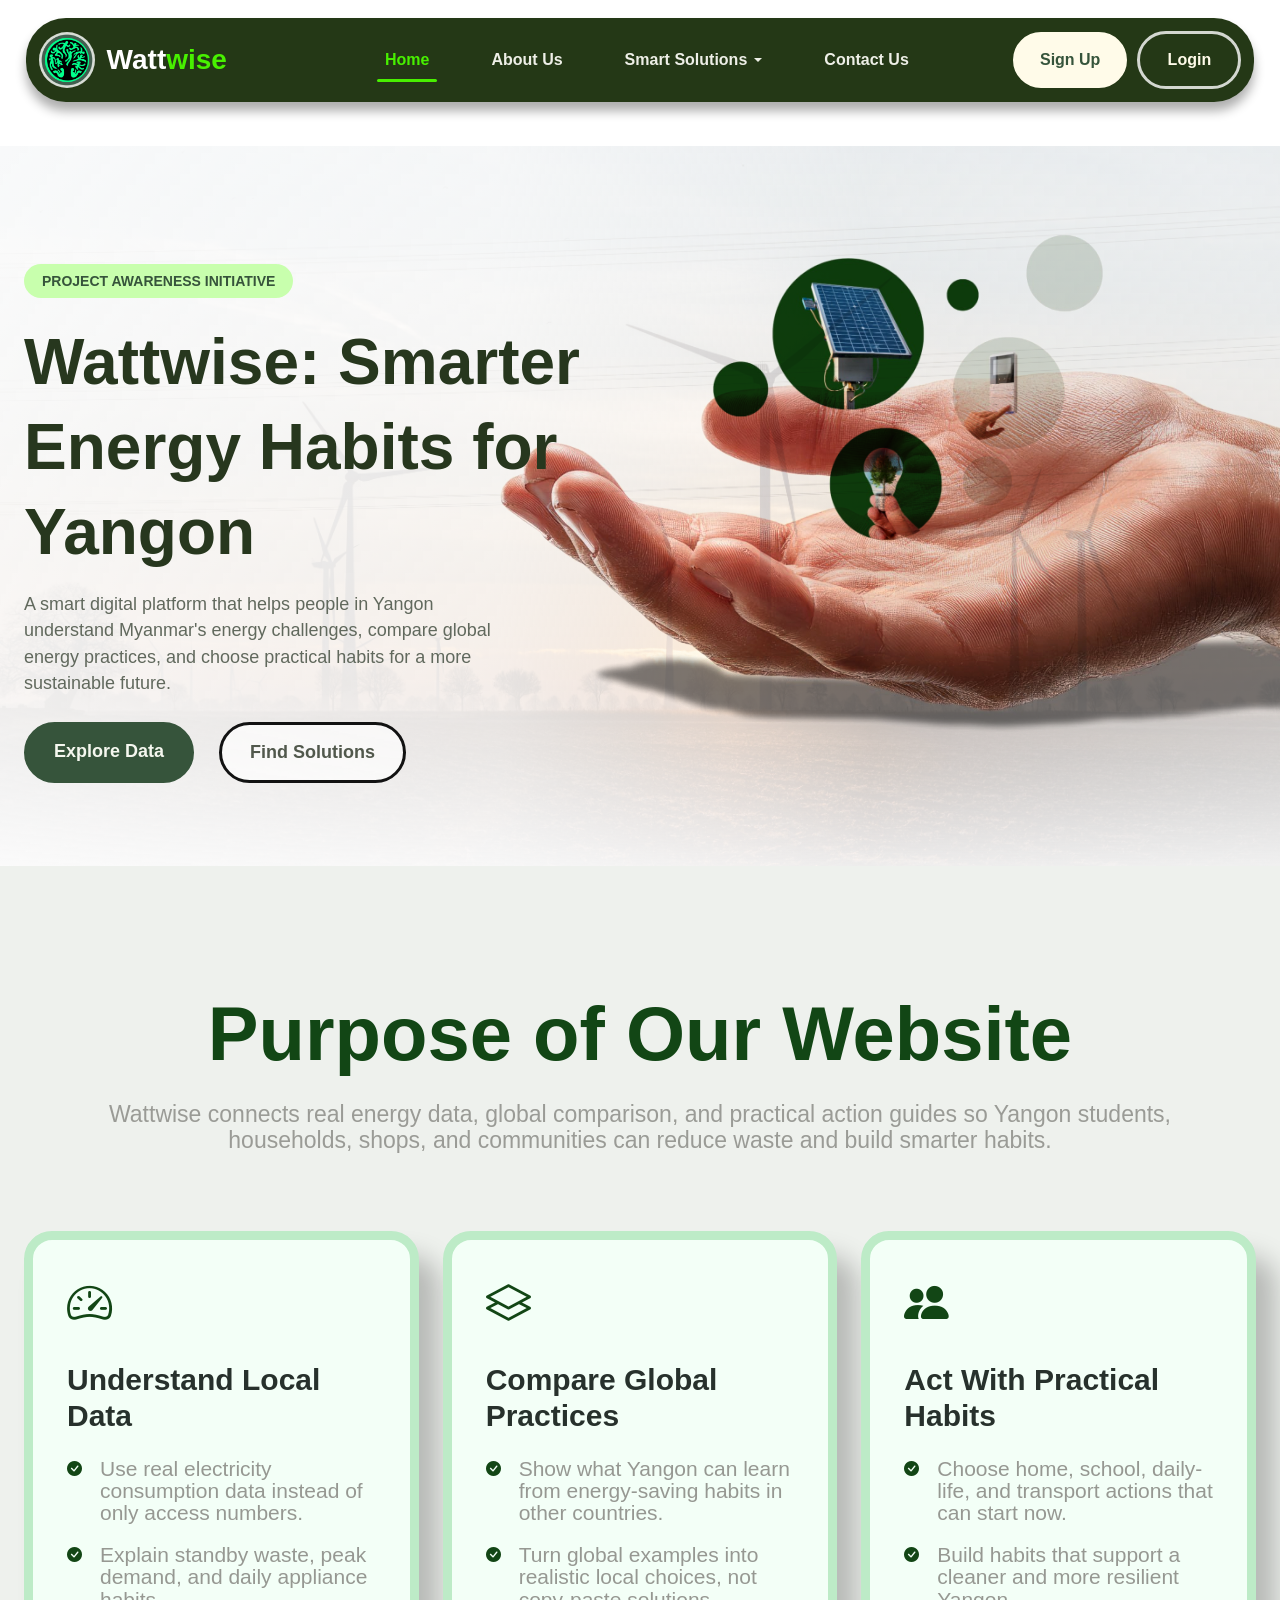
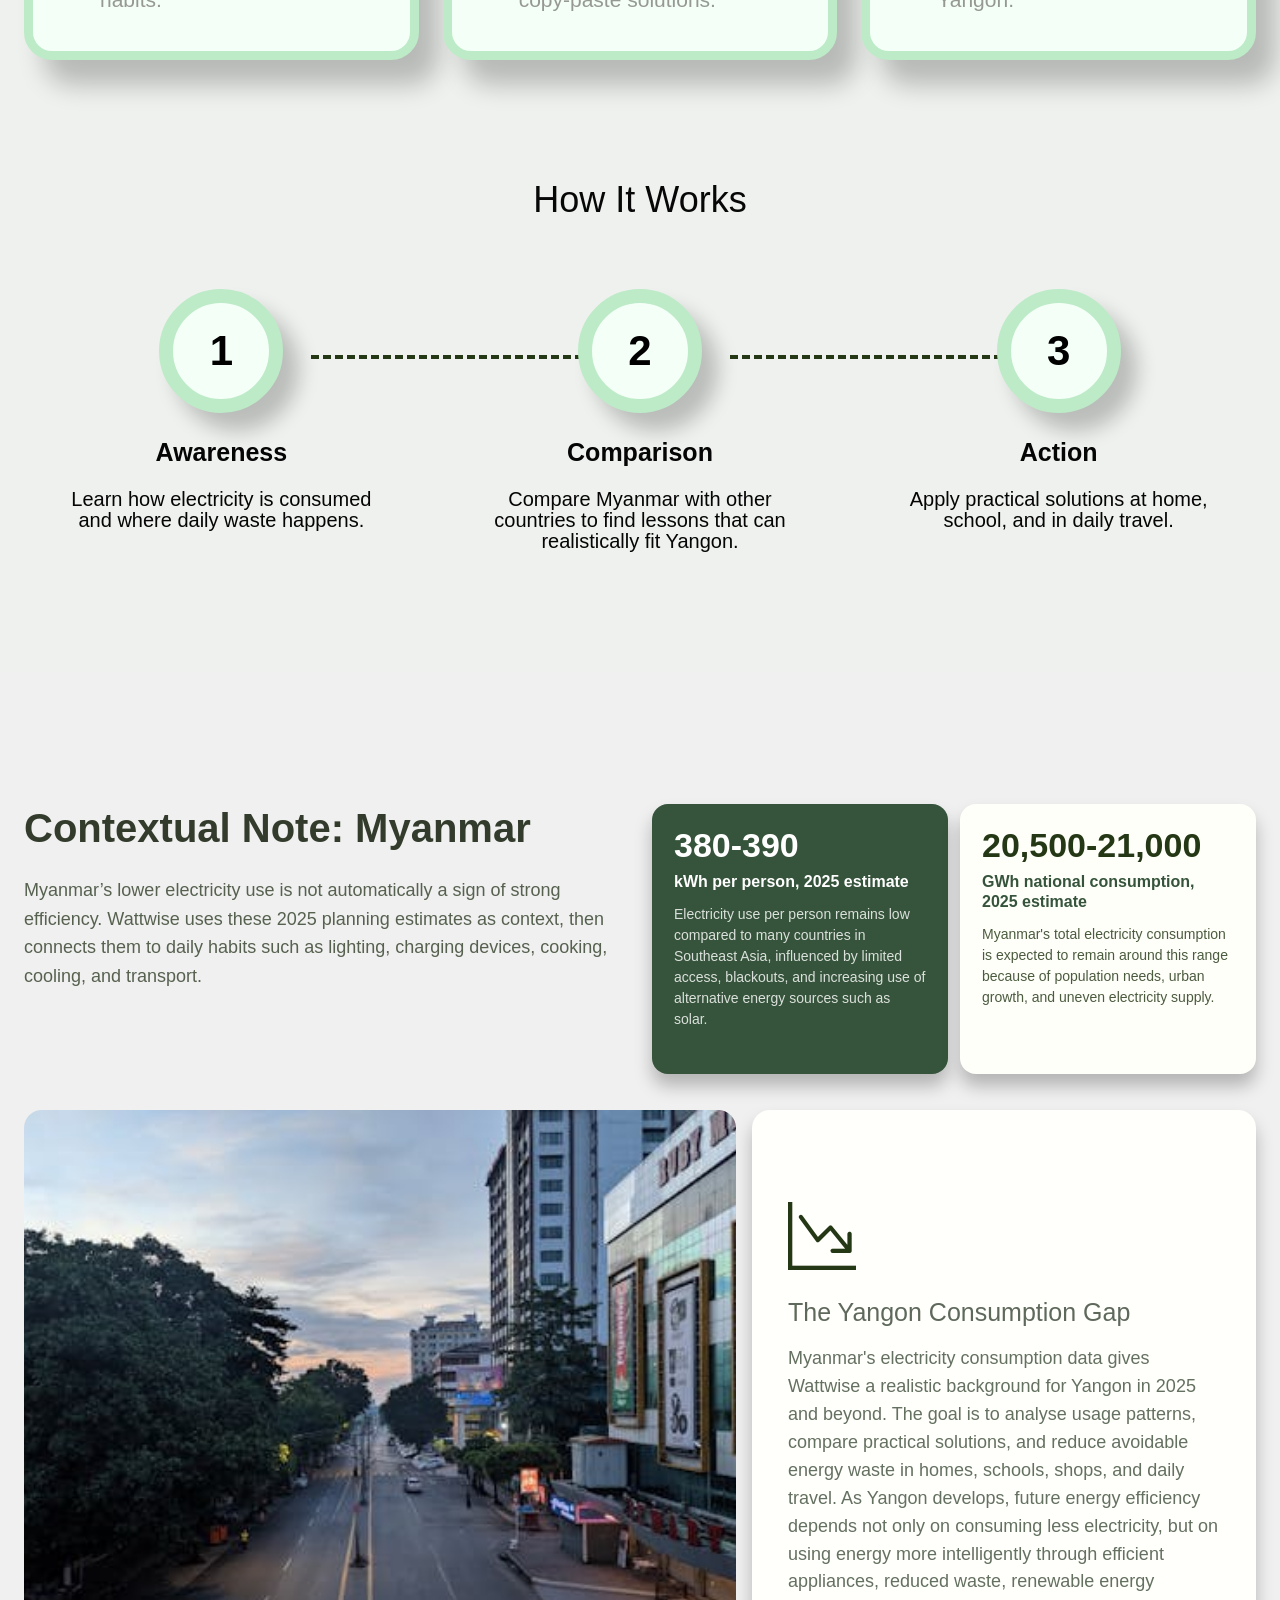
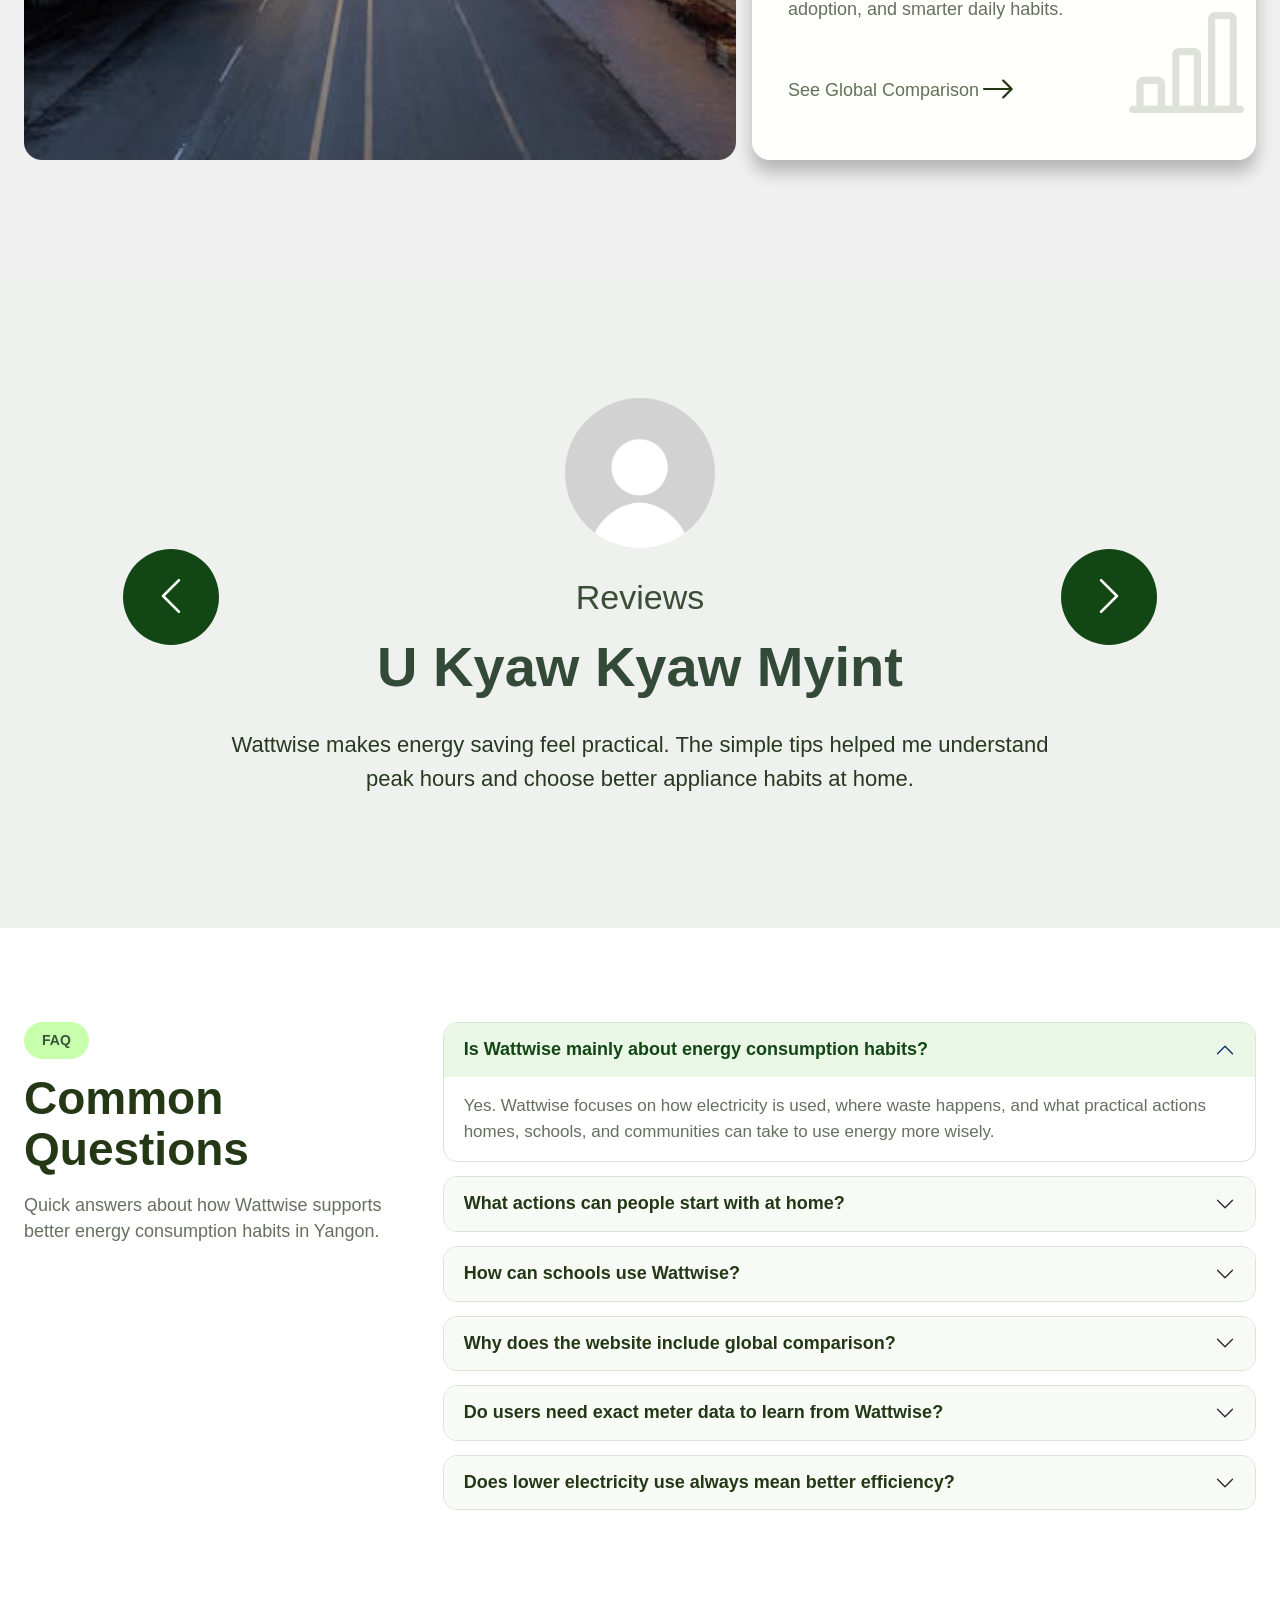
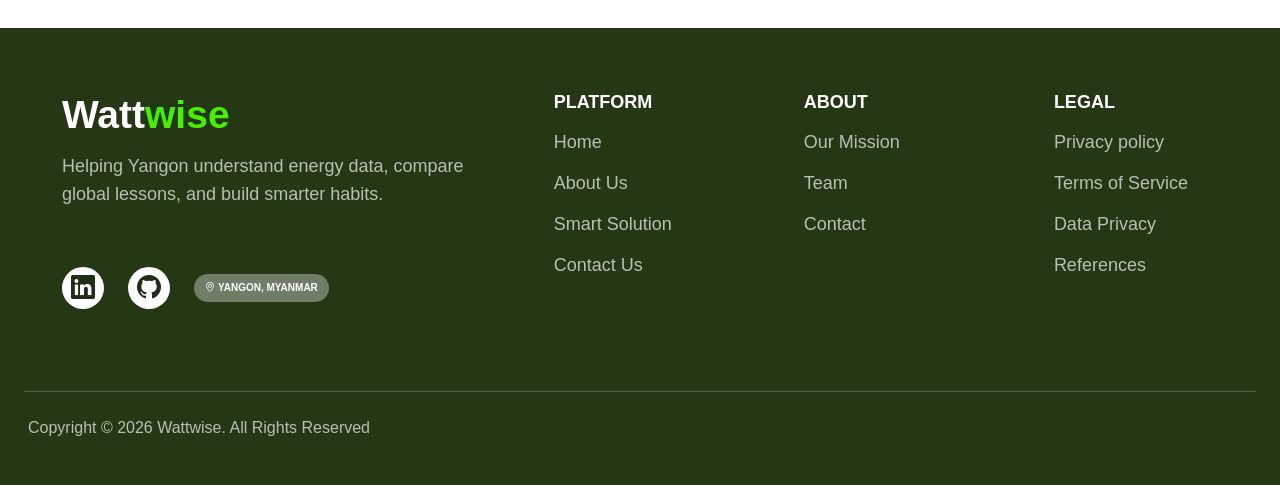
==== commit 955ca565: "Add files via upload" ====
--- a/index.html
+++ b/index.html
@@ -8,7 +8,7 @@
     <link href="https://cdn.jsdelivr.net/npm/bootstrap@5.3.3/dist/css/bootstrap.min.css" rel="stylesheet">
     <link href="https://cdn.jsdelivr.net/npm/bootstrap-icons@1.11.3/font/bootstrap-icons.min.css" rel="stylesheet">
     <link href="https://unpkg.com/aos@2.3.1/dist/aos.css" rel="stylesheet">
-    <link rel="stylesheet" href="home.css?v=20260527">
+    <link rel="stylesheet" href="home.css?v=20260530b">
   </head>
   <body>
     <header class="site-header">
@@ -190,7 +190,7 @@
                   <p>Electricity use per person remains low compared to many countries in Southeast Asia, influenced by limited access, blackouts, and increasing use of alternative energy sources such as solar.</p>
                 </article>
                 <article class="stat-box stat-light">
-                  <strong class="stat-long-value">20,500-21,000</strong>
+                  <strong>20,500-21,000</strong>
                   <span>GWh national consumption, 2025 estimate</span>
                   <p>Myanmar's total electricity consumption is expected to remain around this range because of population needs, urban growth, and uneven electricity supply.</p>
                 </article>
@@ -515,7 +515,7 @@
                         <input class="form-check-input" type="checkbox" id="rememberLogin">
                         <label class="form-check-label" for="rememberLogin">Remember me</label>
                       </div>
-                      <a class="auth-forgot" href="#">Forgot password?</a>
+                      <a class="auth-forgot" href="#" data-bs-toggle="modal" data-bs-target="#resetPasswordModal">Forgot password?</a>
                     </div>
 
                     <a class="btn primary-btn w-100 mt-4" href="index.html">Login</a>
@@ -529,6 +529,35 @@
               </div>
             </div>
           </div>
+        </div>
+      </div>
+    </div>
+
+    <div class="modal fade reset-modal" id="resetPasswordModal" tabindex="-1" aria-labelledby="resetPasswordTitle" aria-hidden="true">
+      <div class="modal-dialog modal-dialog-centered">
+        <div class="modal-content border-0 rounded-4 shadow p-4 p-md-5 position-relative">
+          <button type="button" class="btn-close position-absolute top-0 end-0 m-3" data-bs-dismiss="modal" aria-label="Close"></button>
+          <div class="auth-heading text-center">
+            <img class="auth-logo" src="images/wattwise logo.png" alt="Wattwise logo">
+            <span class="badge rounded-pill auth-badge mb-3">Password Help</span>
+            <h2 id="resetPasswordTitle">Reset Password</h2>
+            <p>Create a new password for your Wattwise account.</p>
+          </div>
+          <form class="auth-form">
+            <div class="form-floating">
+              <input class="form-control form-control-lg" id="resetNewPassword" type="password" placeholder="New password">
+              <label for="resetNewPassword">New Password</label>
+            </div>
+            <div class="form-floating mt-3">
+              <input class="form-control form-control-lg" id="resetConfirmPassword" type="password" placeholder="Confirm password">
+              <label for="resetConfirmPassword">Confirm Password</label>
+            </div>
+            <button class="btn primary-btn w-100 mt-4" type="button" data-bs-dismiss="modal">Reset Password</button>
+          </form>
+          <p class="auth-switch text-center mt-3 mb-0">
+            Remember your password?
+            <button class="btn auth-link p-0" type="button" data-bs-target="#authModal" data-bs-toggle="modal">Back to login</button>
+          </p>
         </div>
       </div>
     </div>
--- a/home.css
+++ b/home.css
@@ -769,15 +769,10 @@
 .stat-box strong {
   margin-bottom: 10px;
   color: inherit;
-  font-size: clamp(31px, 3vw, 42px);
+  font-size: 34px;
   line-height: 1;
   font-weight: 800;
   white-space: nowrap;
-}
-
-.stat-box .stat-long-value {
-  font-size: 30px;
-  line-height: 1.1;
 }
 
 .stat-box span {
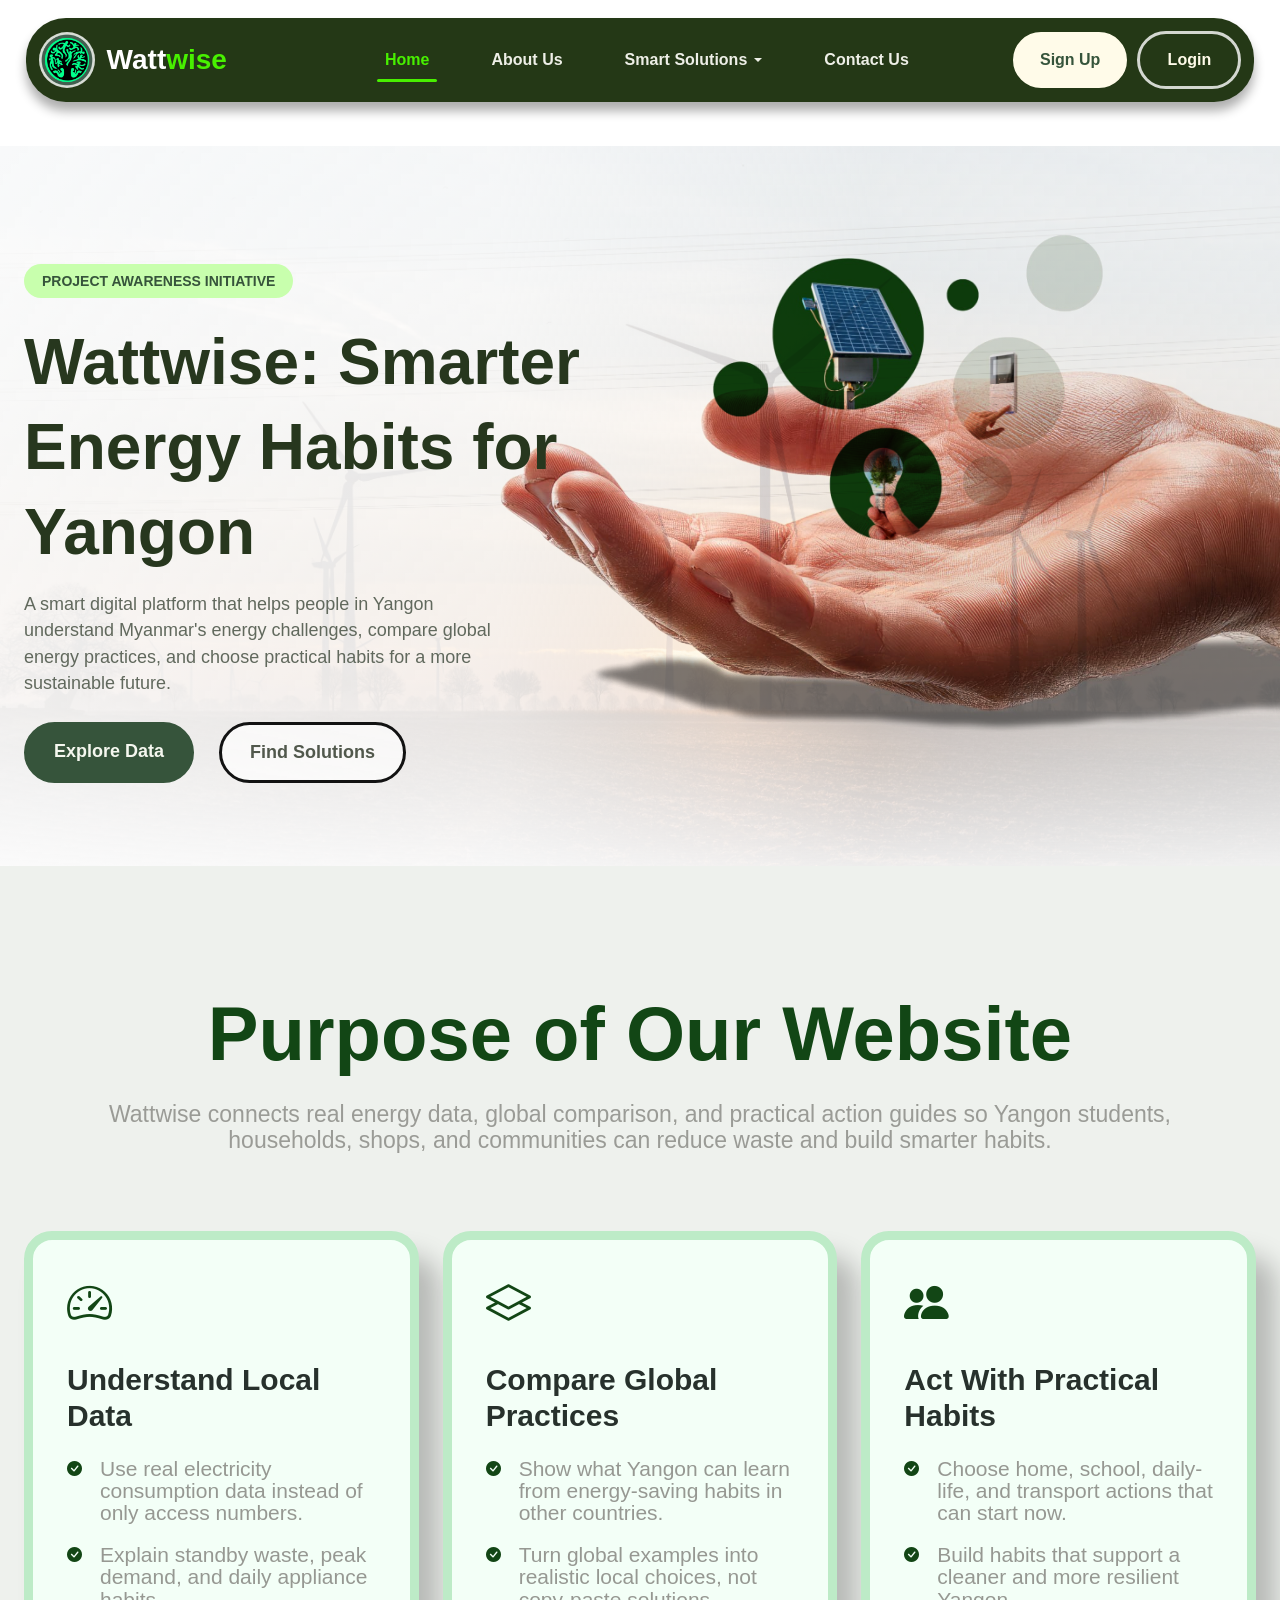
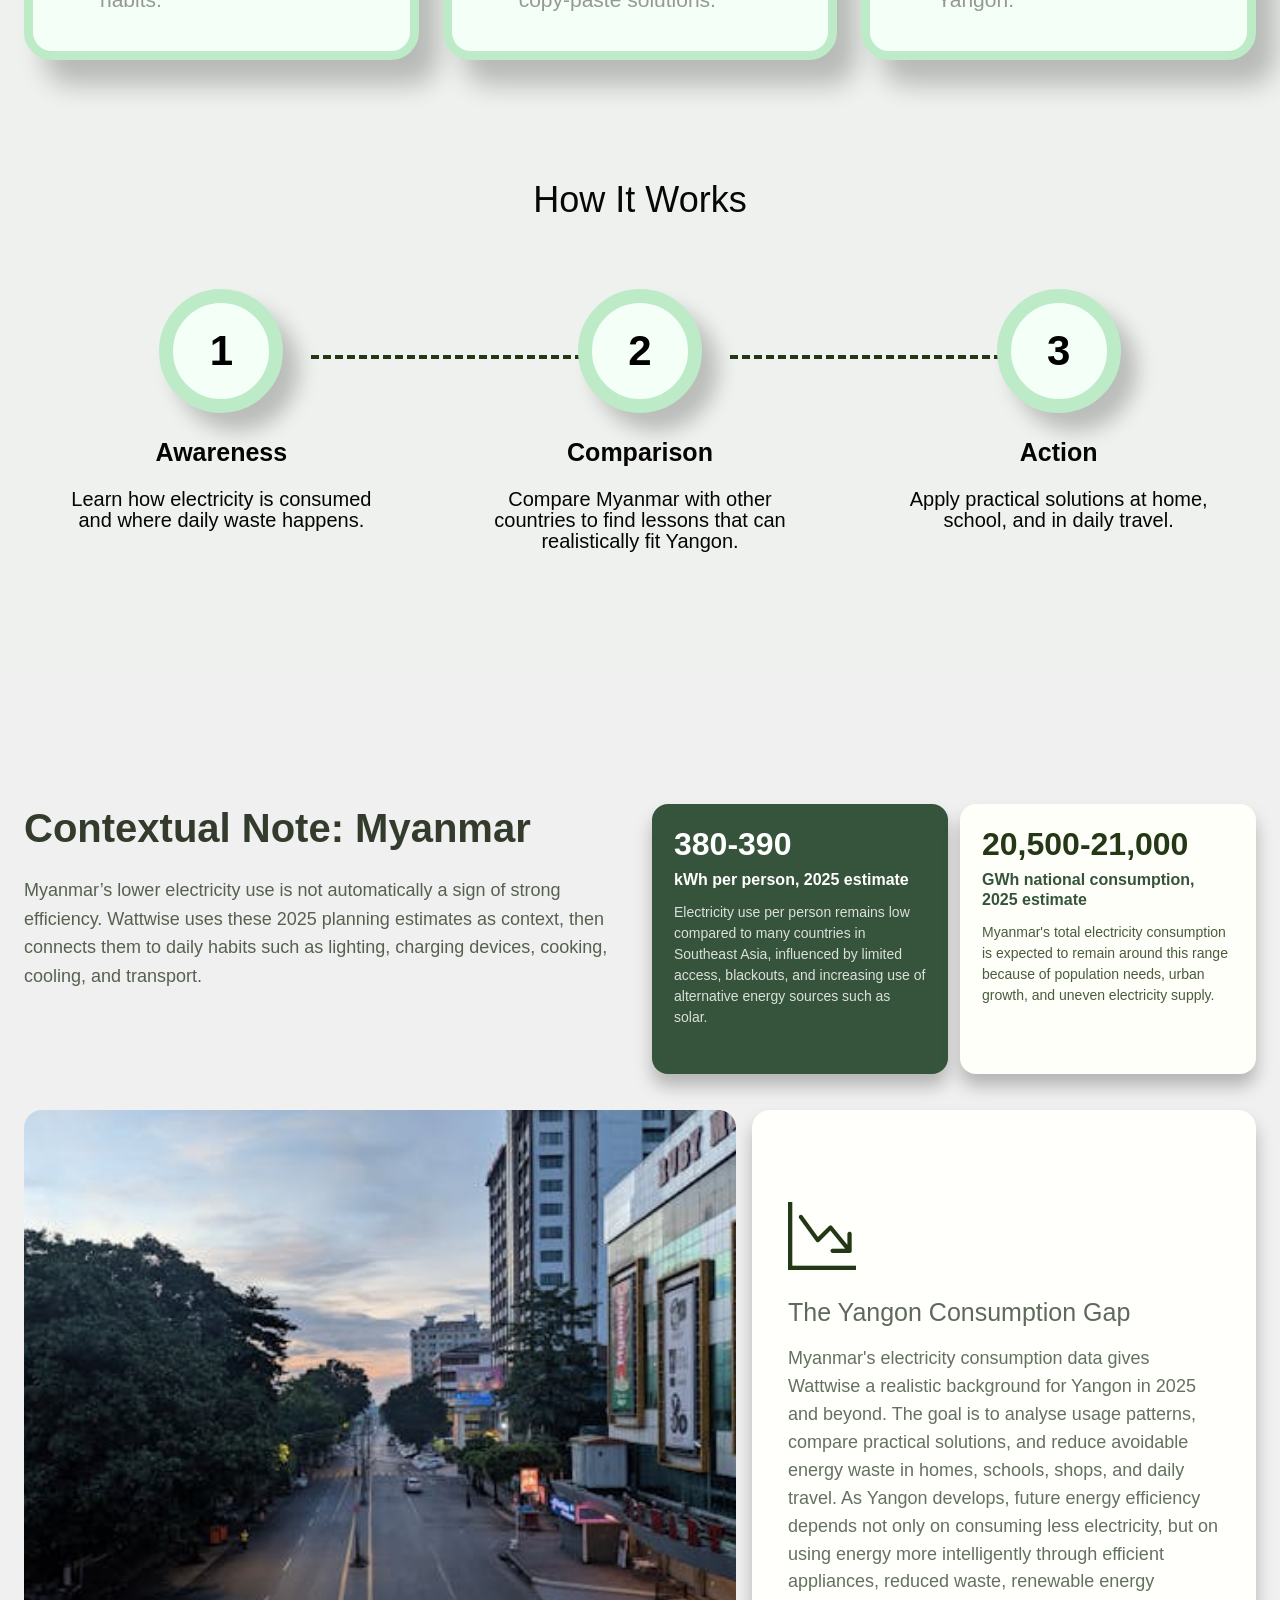
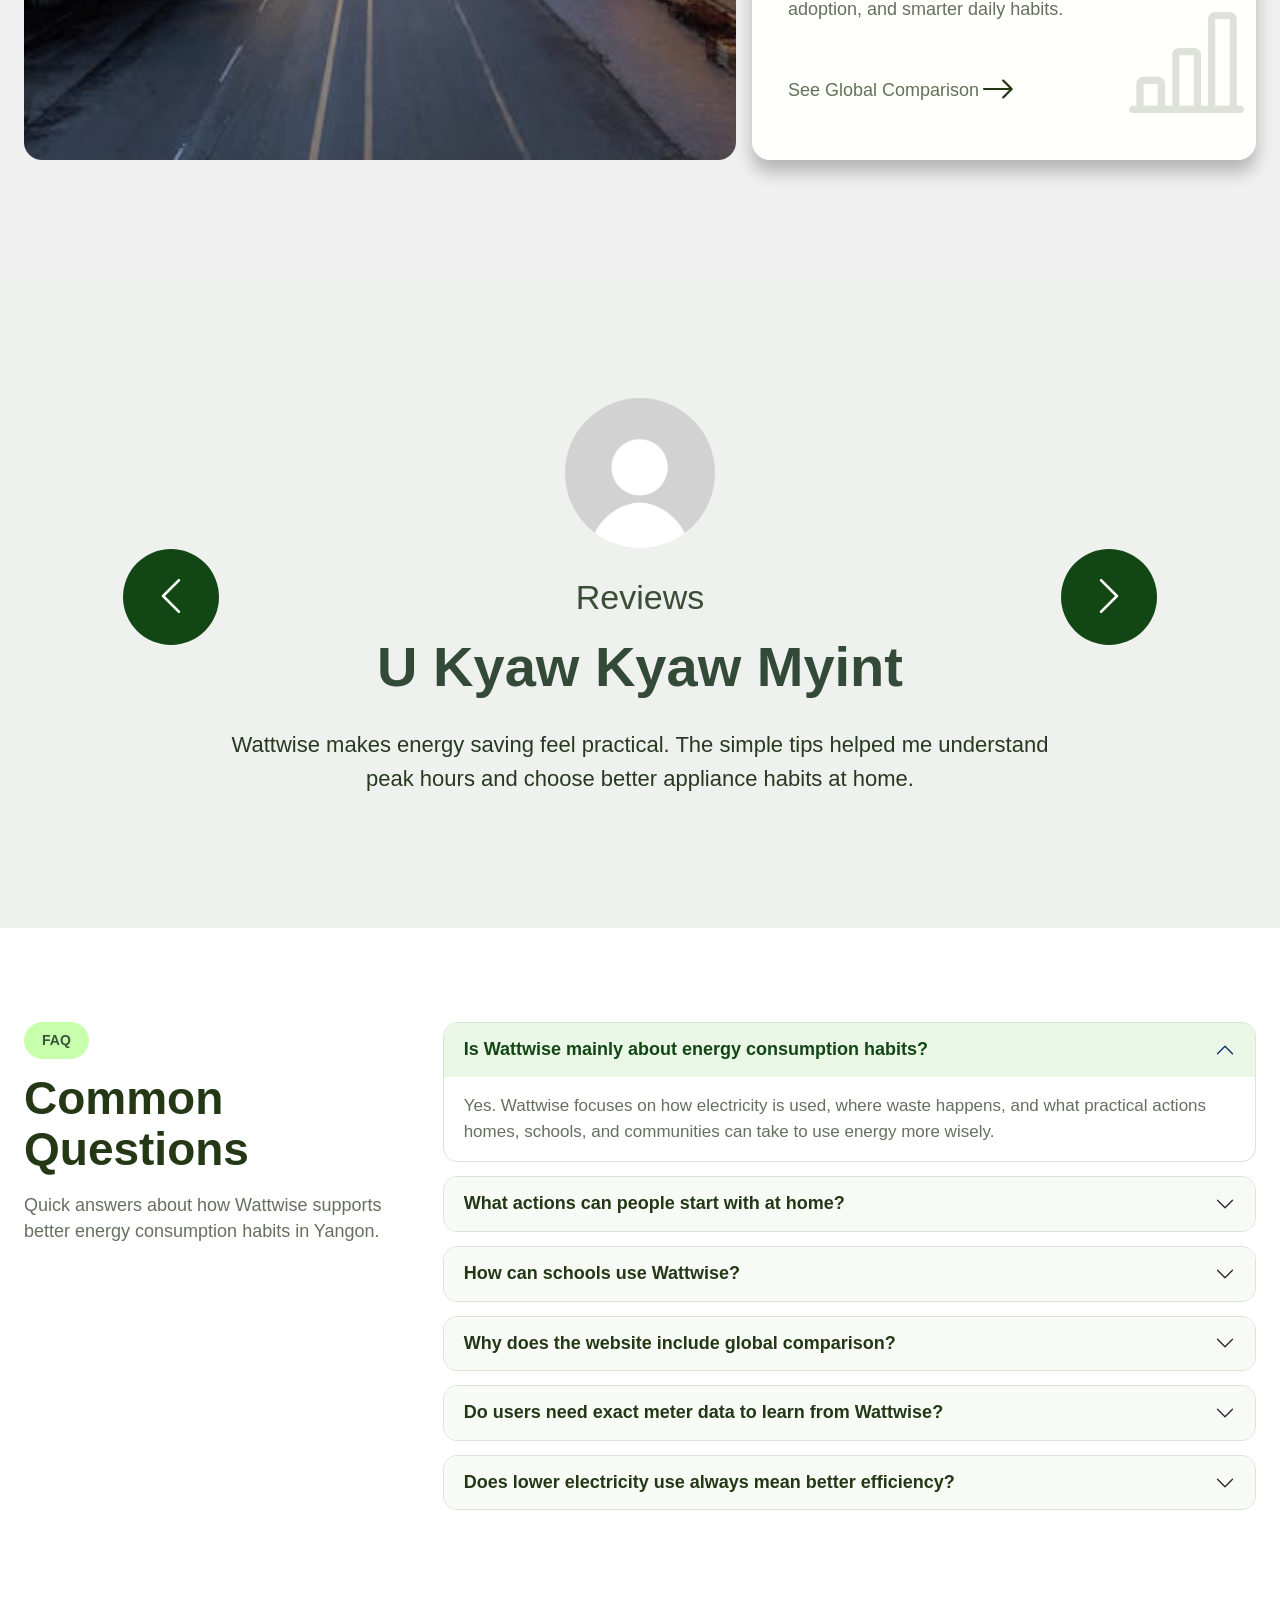
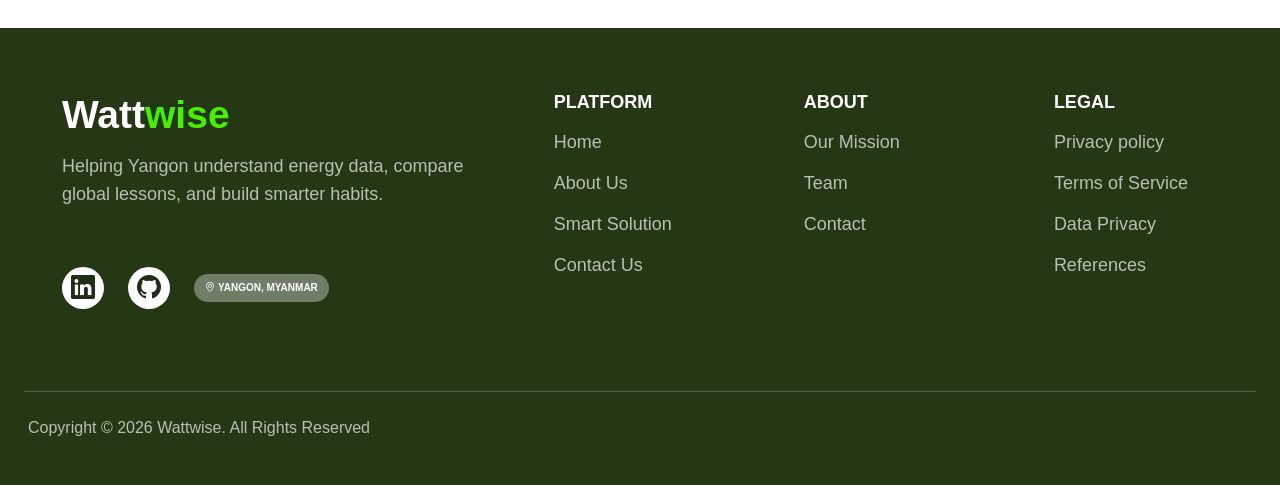
==== commit 010c76a0: "Add files via upload" ====
--- a/index.html
+++ b/index.html
@@ -8,7 +8,7 @@
     <link href="https://cdn.jsdelivr.net/npm/bootstrap@5.3.3/dist/css/bootstrap.min.css" rel="stylesheet">
     <link href="https://cdn.jsdelivr.net/npm/bootstrap-icons@1.11.3/font/bootstrap-icons.min.css" rel="stylesheet">
     <link href="https://unpkg.com/aos@2.3.1/dist/aos.css" rel="stylesheet">
-    <link rel="stylesheet" href="home.css?v=20260530b">
+    <link rel="stylesheet" href="home.css?v=20260530c">
   </head>
   <body>
     <header class="site-header">
--- a/home.css
+++ b/home.css
@@ -769,7 +769,7 @@
 .stat-box strong {
   margin-bottom: 10px;
   color: inherit;
-  font-size: 34px;
+  font-size: 32px;
   line-height: 1;
   font-weight: 800;
   white-space: nowrap;
@@ -1207,7 +1207,7 @@
   }
 
   .stat-box strong {
-    font-size: 31px;
+    font-size: 29px;
   }
 
   .pagoda-image, .research-card {
